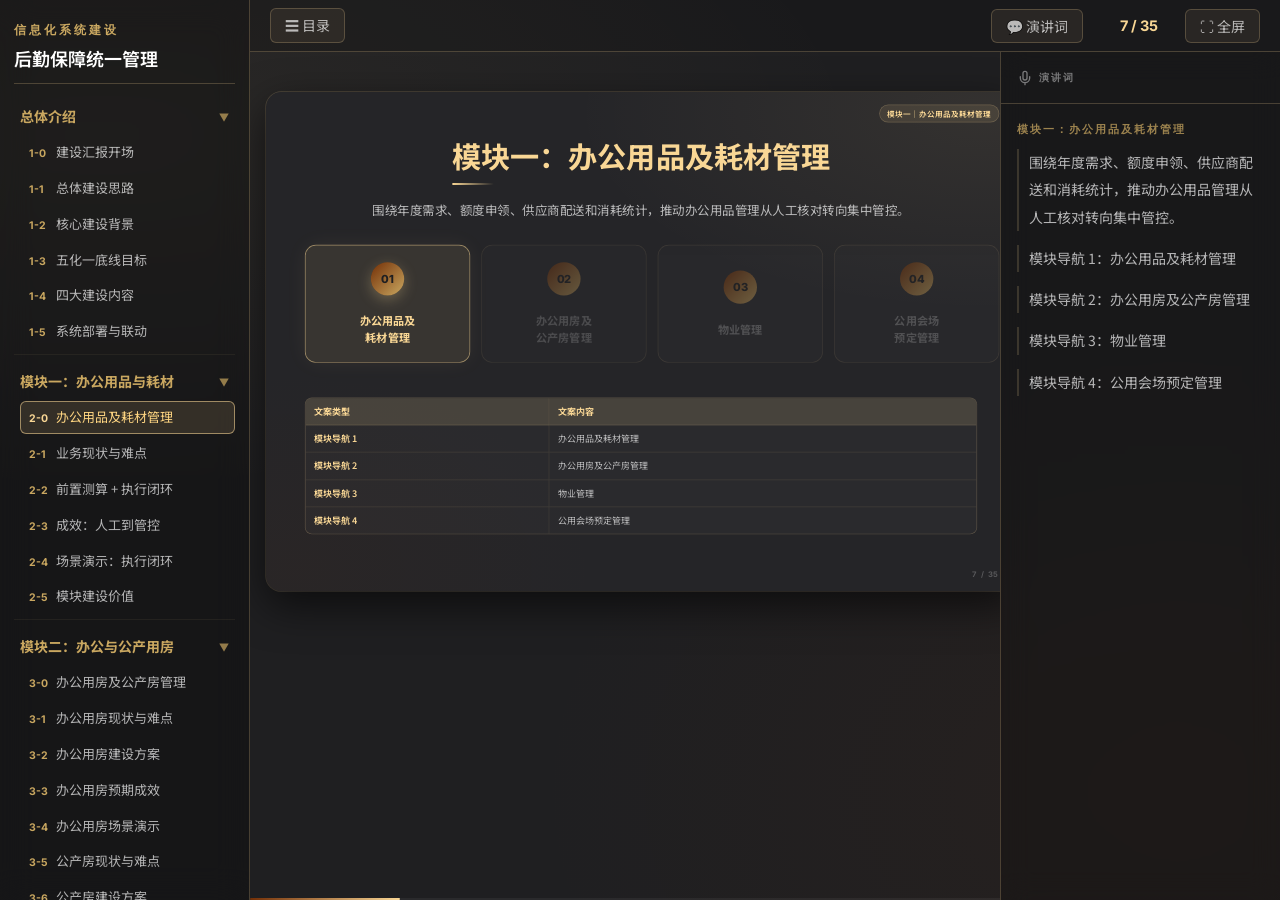
==== module1.html @ 34a1d8be "新提交" ====
<!DOCTYPE html>

<html lang="zh-CN">
<head>
<meta charset="utf-8"/>
<meta content="width=device-width, initial-scale=1.0" name="viewport"/>
<title>JB部机关室信息化系统建设汇报</title>
<meta content="JB部机关室信息化系统建设汇报，包含总体介绍、办公用品及耗材管理模块、以及办公用房及公产房管理模块。" name="description"/>
<link href="styles.css" rel="stylesheet"/>
</head>
<body>
<div class="app" id="app">
<!-- 全屏时左侧悬停触发区 -->
<div class="nav-trigger" id="navTrigger" title="悬停显示目录"></div>
<!-- ═══ 左侧导航栏 ═══ -->
<aside class="sidebar" id="sidebar">
<div class="brand">
<div class="eyebrow">信息化系统建设</div>
<h2>后勤保障统一管理</h2>
</div>
<nav class="toc" id="toc">
<!-- 组1：总体介绍 -->
<div class="toc-group">
<button class="toc-header" onclick="toggleTocGroup(this)">
<span>总体介绍</span>
<span class="toc-arrow">▼</span>
</button>
<div class="toc-list">
<button class="toc-item" data-page="index.html" data-slide="0"><span>1-0</span>建设汇报开场</button>
<button class="toc-item" data-page="index.html" data-slide="1"><span>1-1</span>总体建设思路</button>
<button class="toc-item" data-page="index.html" data-slide="2"><span>1-2</span>核心建设背景</button>
<button class="toc-item" data-page="index.html" data-slide="3"><span>1-3</span>五化一底线目标</button>
<button class="toc-item" data-page="index.html" data-slide="4"><span>1-4</span>四大建设内容</button>
<button class="toc-item" data-page="index.html" data-slide="5"><span>1-5</span>系统部署与联动</button>
</div>
</div>
<!-- 组2：模块一 -->
<div class="toc-group">
<button class="toc-header" onclick="toggleTocGroup(this)">
<span>模块一：办公用品与耗材</span>
<span class="toc-arrow">▼</span>
</button>
<div class="toc-list">
<button class="toc-item" data-page="module1.html" data-slide="0"><span>2-0</span>办公用品及耗材管理</button>
<button class="toc-item" data-page="module1.html" data-slide="1"><span>2-1</span>业务现状与难点</button>
<button class="toc-item" data-page="module1.html" data-slide="2"><span>2-2</span>前置测算 + 执行闭环</button>
<button class="toc-item" data-page="module1.html" data-slide="3"><span>2-3</span>成效：人工到管控</button>
<button class="toc-item" data-page="module1.html" data-slide="4"><span>2-4</span>场景演示：执行闭环</button>
<button class="toc-item" data-page="module1.html" data-slide="5"><span>2-5</span>模块建设价值</button>
</div>
</div>
<!-- 组3：模块二 -->
<div class="toc-group">
<button class="toc-header" onclick="toggleTocGroup(this)">
<span>模块二：办公与公产用房</span>
<span class="toc-arrow">▼</span>
</button>
<div class="toc-list">
<button class="toc-item" data-page="module2.html" data-slide="0"><span>3-0</span>办公用房及公产房管理</button>
<button class="toc-item" data-page="module2.html" data-slide="1"><span>3-1</span>办公用房现状与难点</button>
<button class="toc-item" data-page="module2.html" data-slide="2"><span>3-2</span>办公用房建设方案</button>
<button class="toc-item" data-page="module2.html" data-slide="3"><span>3-3</span>办公用房预期成效</button>
<button class="toc-item" data-page="module2.html" data-slide="4"><span>3-4</span>办公用房场景演示</button>
<button class="toc-item" data-page="module2.html" data-slide="5"><span>3-5</span>公产房现状与难点</button>
<button class="toc-item" data-page="module2.html" data-slide="6"><span>3-6</span>公产房建设方案</button>
<button class="toc-item" data-page="module2.html" data-slide="7"><span>3-7</span>公产房预期成效</button>
<button class="toc-item" data-page="module2.html" data-slide="8"><span>3-8</span>公产房场景演示</button>
<button class="toc-item" data-page="module2.html" data-slide="9"><span>3-9</span>模块建设价值</button>
</div>
</div>
<!-- 组4：模块三 -->
<div class="toc-group">
<button class="toc-header" onclick="toggleTocGroup(this)">
<span>模块三：物业管理</span>
<span class="toc-arrow">▼</span>
</button>
<div class="toc-list">
<button class="toc-item" data-page="module3.html" data-slide="0"><span>4-0</span>物业管理</button>
<button class="toc-item" data-page="module3.html" data-slide="1"><span>4-1</span>业务现状与难点</button>
<button class="toc-item" data-page="module3.html" data-slide="2"><span>4-2</span>建设方案</button>
<button class="toc-item" data-page="module3.html" data-slide="3"><span>4-3</span>预期成效</button>
<button class="toc-item" data-page="module3.html" data-slide="4"><span>4-4</span>场景演示：报修工单</button>
<button class="toc-item" data-page="module3.html" data-slide="5"><span>4-5</span>场景演示：日常巡检</button>
<button class="toc-item" data-page="module3.html" data-slide="6"><span>4-6</span>建设价值</button>
</div>
</div>
<!-- 组5：模块四 -->
<div class="toc-group">
<button class="toc-header" onclick="toggleTocGroup(this)">
<span>模块四：公用会场预定</span>
<span class="toc-arrow">▼</span>
</button>
<div class="toc-list">
<button class="toc-item" data-page="module4.html" data-slide="0"><span>5-0</span>会场预定管理</button>
<button class="toc-item" data-page="module4.html" data-slide="1"><span>5-1</span>业务现状与难点</button>
<button class="toc-item" data-page="module4.html" data-slide="2"><span>5-2</span>建设方案</button>
<button class="toc-item" data-page="module4.html" data-slide="3"><span>5-3</span>预期成效</button>
<button class="toc-item" data-page="module4.html" data-slide="4"><span>5-4</span>会议预定全生命周期</button>
<button class="toc-item" data-page="module4.html" data-slide="5"><span>5-5</span>建设价值</button>
</div>
</div>
</nav>
<div class="sidebar-footer">
      键盘 ← / → 翻页<br/>
      F 全屏  ·  Esc 退出<br/>
      侧边栏支持折叠/展开
    </div>
</aside>
<!-- ═══ 主区域 ═══ -->
<div class="main-wrapper">
<!-- 工具栏 -->
<div class="toolbar">
<button class="btn" id="toggleSidebarBtn" style="margin-right: auto;">☰ 目录</button>
<button class="btn" id="toggleNotesBtn" style="margin-right: 10px;">💬 演讲词</button>
<div class="counter" id="counter">1 / 22</div>
<button class="btn" id="fullBtn">⛶ 全屏</button>
</div>
<!-- 内容行：幻灯片舞台 + 演讲词面板 -->
<div class="content-area">
<!-- ─── 幻灯片舞台 ─── -->
<div class="stage" id="stage">
<button aria-label="上一页" class="edge-nav edge-prev" id="prevBtn">‹</button>
<button aria-label="下一页" class="edge-nav edge-next" id="nextBtn">›</button>
<!-- Slide 6: 模块一封面 (高亮高亮第一模块) -->
<div class="slide-container" data-slide="0">
<section class="slide long-scroll">
<div class="module-label">模块一｜办公用品及耗材管理</div>
<div class="slide-page-number">7 / 22</div>
<div style="display: flex; flex-direction: column; align-items: center; justify-content: center; height: 100%; text-align: center; padding: 20px 0;">
<h1 style="font-size: 42px; color: var(--gold); text-align: center; margin: 0 auto;">模块一：办公用品及耗材管理</h1>
<p class="subtitle" style="margin: 20px auto 36px; text-align: center; max-width: 840px;">围绕年度需求、额度申领、供应商配送和消耗统计，推动办公用品管理从人工核对转向集中管控。</p>
<div class="module-grid" style="grid-template-columns: repeat(4, 1fr); width: 100%; max-width: 1000px; margin: 0 auto; gap: 16px;">
<div class="module-card active" style="height: auto; aspect-ratio: 1.4/1;">
<div class="icon">01</div>
<div style="font-weight: 700; margin-top: 10px;">办公用品及<br/>耗材管理</div>
</div>
<div class="module-card" onclick="navigateTo('module2.html')" style="cursor: pointer; height: auto; aspect-ratio: 1.4/1; opacity: 0.4;">
<div class="icon">02</div>
<div style="font-weight: 700; margin-top: 10px;">办公用房及<br/>公产房管理</div>
</div>
<div class="module-card" onclick="navigateTo('module3.html')" style="cursor: pointer; height: auto; aspect-ratio: 1.4/1; opacity: 0.45; transition: opacity 0.2s;">
<div class="icon">03</div>
<div style="font-weight: 700; margin-top: 10px;">物业管理</div>
</div>
<div class="module-card" onclick="navigateTo('module4.html')" style="cursor: pointer; height: auto; aspect-ratio: 1.4/1; opacity: 0.45; transition: opacity 0.2s;">
<div class="icon">04</div>
<div style="font-weight: 700; margin-top: 10px;">公用会场<br/>预定管理</div>
</div>
</div>
</div>
<div class="slide-body"><div class="md-sync-body">
<section class="md-sync-section">
<table class="md-sync-table">
<thead><tr><th>文案类型</th><th>文案内容</th></tr></thead>
<tbody><tr><td>模块导航 1</td><td>办公用品及耗材管理</td></tr><tr><td>模块导航 2</td><td>办公用房及公产房管理</td></tr><tr><td>模块导航 3</td><td>物业管理</td></tr><tr><td>模块导航 4</td><td>公用会场预定管理</td></tr></tbody>
</table>
</section>
</div></div></section>
</div>
<!-- Slide 7: 2.1 业务现状与难点 -->
<div class="slide-container" data-slide="1">
<section class="slide long-scroll">
<div class="module-label">模块一｜办公用品及耗材管理</div>
<div class="slide-page-number">8 / 22</div>
<h1>2.1 业务现状：线下分散带来的管理难点</h1>
<p class="subtitle">解决办公用品及耗材管理中“需求不准、额度滞后、配送无痕、统计耗时”的问题。</p>
<div class="slide-body"><div class="md-sync-body">
<section class="md-sync-section">
<table class="md-sync-table">
<thead><tr><th>文案类型</th><th>文案内容</th></tr></thead>
<tbody><tr><td>痛点 1 标题</td><td>需求收集靠人工</td></tr><tr><td>痛点 1 内容</td><td>需求靠表格收集，各单位填报进度依赖人工催报。</td></tr><tr><td>痛点 2 标题</td><td>额度管控不前置</td></tr><tr><td>痛点 2 内容</td><td>申领过程难以及时掌握额度占用，报销时才发现无额度可报。</td></tr><tr><td>痛点 3 标题</td><td>配送签收靠线下</td></tr><tr><td>痛点 3 内容</td><td>配送签收和清单核对主要依赖线下确认，过程留痕不足。</td></tr><tr><td>痛点 4 标题</td><td>报销统计靠核对</td></tr><tr><td>痛点 4 内容</td><td>后续报销、统计、历史消耗需要人工反复核对。</td></tr><tr><td>页面总结</td><td>归根结底，问题不是没有流程，而是流程分散、数据分散、过程难追、统计靠人工。</td></tr></tbody>
</table>
</section>
</div></div>
</section>
</div>
<!-- Slide 8: 2.2 建设方案 -->
<div class="slide-container" data-slide="2">
<section class="slide long-scroll">
<div class="module-label">模块一｜办公用品及耗材管理</div>
<div class="slide-page-number">9 / 22</div>
<h1>2.2 建设方案：前置测算 + 执行闭环</h1>
<div class="slide-body"><div class="md-sync-body">
<section class="md-sync-section">
<table class="md-sync-table">
<thead><tr><th>文案类型</th><th>文案内容</th></tr></thead>
<tbody><tr><td>板块 1 标题</td><td>申领前形成“依据”闭环</td></tr><tr><td>板块 1 流程</td><td>近三年消耗分析 → 年度需求填报 → 采购目录发布 → 年度额度生成</td></tr><tr><td>板块 1 说明</td><td>基于各单位近三年历史消耗和年度均值辅助需求填报，形成后续目录、单价和年度额度依据。</td></tr><tr><td>板块 2 标题</td><td>申领后形成“执行”闭环</td></tr><tr><td>板块 2 流程</td><td>线上申领 → 额度校验 → 审批流转 → 供应商配送 → 清单统计</td></tr><tr><td>页面总结</td><td>前置测算解决“能不能申领”，执行闭环解决“怎么申领、谁审批、谁配送、怎么核对”。</td></tr><tr><td>系统联动说明</td><td>系统联动：与财务系统关联，提前冻结申报额度；锁总额，不锁每单。供应商侧仅展示配送必要信息，结果回传内网留痕。</td></tr></tbody>
</table>
</section>
</div></div>
</section>
</div>
<!-- Slide 9: 2.3 预期成效 -->
<div class="slide-container" data-slide="3">
<section class="slide long-scroll">
<div class="module-label">模块一｜办公用品及耗材管理</div>
<div class="slide-page-number">10 / 22</div>
<h1>2.3 预期成效：从人工核对到集中管控</h1>
<p class="subtitle">通过任务分发、额度校验、清单生成和统计沉淀，减少人工催报、反复核对和事后补账。</p>
<div class="slide-body"><div class="md-sync-body">
<section class="md-sync-section">
<h3 class="md-sync-heading">预期成效对比表</h3>
<table class="md-sync-table">
<thead><tr><th>指标</th><th>原有方式</th><th>系统建设后</th><th>预期变化</th></tr></thead>
<tbody><tr><td>需求催收</td><td>30 余个单位逐一催报</td><td>系统任务分发，填报进度可视</td><td>减少人工催报和汇总</td></tr><tr><td>报销频次</td><td>约 4 次 / 年</td><td>1—2 次 / 年</td><td>报销组织频次下降</td></tr><tr><td>核对周期</td><td>单次约半个月</td><td>1—2 天 / 次</td><td>核对周期明显缩短</td></tr><tr><td>发票清单</td><td>约 500 余张 / 季度</td><td>系统生成清单、配送单和消耗统计</td><td>减少人工整理和反复比对</td></tr></tbody>
</table>
</section>
<section class="md-sync-section">
<h3 class="md-sync-heading">预期成效对比表</h3>
<table class="md-sync-table">
<thead><tr><th>文案类型</th><th>文案内容</th></tr></thead>
<tbody><tr><td>页面总结</td><td>预期效果：减少人工催报、减少反复核对、减少纸质材料整理，提升额度管控和统计支撑能力。</td></tr></tbody>
</table>
</section>
</div></div>
</section>
</div>
<!-- Slide 10: 2.4 场景演示 -->
<div class="slide-container" data-slide="4">
<section class="slide long-scroll">
<div class="module-label">模块一｜办公用品及耗材管理</div>
<div class="slide-page-number">11 / 22</div>
<h1>2.4 场景演示：线上申领至消耗统计执行闭环</h1><p class="subtitle">基于年度需求测算、采购目录和年度额度，形成从线上申领、审批配送到清单核对和消耗统计的执行闭环。</p>
<div class="slide-body"><div class="md-sync-body">
<section class="md-sync-section">
<table class="md-sync-table">
<thead><tr><th>文案类型</th><th>文案内容</th></tr></thead>
<tbody><tr><td>场景说明</td><td>解决申领中“怎么领、能不能领、谁来批、谁配送、怎么统计”的问题。</td></tr><tr><td>页面流程</td><td>线上申领 → 审批流程 → 供应商配送 → 送达确认 → 清单打印 → 消耗统计</td></tr></tbody>
</table>
</section>
<section class="md-sync-section">
<h3 class="md-sync-heading">场景演示流程步骤表</h3>
<table class="md-sync-table">
<thead><tr><th>流程步骤</th><th>步骤名称</th><th>文案内容</th></tr></thead>
<tbody><tr><td>步骤 1</td><td>采购目录浏览</td><td>申领单位基于已发布且生效的采购目录查看可申领用品，按品目类别、用品名称、协议单价和供应商筛选所需办公用品及耗材。</td></tr><tr><td>步骤 2</td><td>我的申领车</td><td>经办人将所需用品加入申领车，系统自动计算申领数量、协议单价和申领金额，提交前可统一核对申领明细。</td></tr><tr><td>步骤 3</td><td>申领提交与额度校验</td><td>申领提交时，系统自动校验年度剩余额度和季度浮动阈值；年度剩余额度不足时阻断提交，超过季度浮动阈值时标记为超额度申领并进入升级审批。</td></tr><tr><td>步骤 4</td><td>单位审批</td><td>申领单提交后进入单位审批，单位负责人审核本单位申领内容。未触发超额度规则的申领，审批通过后进入供应商配送环节。</td></tr><tr><td>步骤 5</td><td>超额度审批</td><td>超过季度浮动阈值的申领，经单位审批通过后升级至警保部审批，由警保部结合额度执行情况和实际保障需要进行审核。</td></tr><tr><td>步骤 6</td><td>供应商配送单生成</td><td>申领审批通过后，系统按供应商自动拆分配送单，内网侧保留申领单位、用品明细和配送状态，供应商侧生成待接单任务。</td></tr><tr><td>步骤 7</td><td>供应商接单与配送</td><td>供应商在互联网侧移动端接收配送任务，仅查看配送品目、数量和必要配送信息，接单后反馈预计送达时间。</td></tr><tr><td>步骤 8</td><td>送达确认与状态回传</td><td>供应商完成配送后确认送达，配送状态回传至内网业务系统，申领单位和管理端可查看配送进度、送达结果和订单履约情况。</td></tr><tr><td>步骤 9</td><td>管理端追踪</td><td>管理端可对供应商配送进度、送达结果和订单履约情况进行追踪。</td></tr><tr><td>步骤 10</td><td>使用清单与配送单打印</td><td>系统根据申领和配送结果生成使用清单和配送单，支持预览打印，便于签收确认、归档核对、报销支撑和后续统计。</td></tr><tr><td>步骤 11</td><td>消耗统计与履历留痕</td><td>系统对申领数量、消耗金额、用品类别、单位使用情况、额度执行情况和配送履约情况进行统计分析，申领、审批、配送、送达等关键节点形成消息通知和操作履历。</td></tr><tr><td>步骤 12</td><td>申领与额度执行分析</td><td>警保部可跟踪各单位申领、消耗和额度执行情况。</td></tr><tr><td>步骤 13</td><td>历史资金使用分析</td><td>支持各单位近三年资金使用情况分析，为下一年度需求测算提供参考。</td></tr><tr><td>步骤 14</td><td>供应商履约跟踪</td><td>支持配送订单状态和供应商履约情况跟踪。</td></tr></tbody>
</table>
</section>
</div></div>
</section>
</div>
<!-- Slide 11: 2.5 建设价值 -->
<div class="slide-container" data-slide="5">
<section class="slide long-scroll">
<div class="module-label">模块一｜办公用品及耗材管理</div>
<div class="slide-page-number">12 / 12</div>
<h1>2.5 建设价值</h1>
<p class="subtitle">重点解决办公用品及耗材“物资供应保障”问题，推动管理方式从线下分散、人工核对和事后统计，转向线上流转、前置管控和数据支撑。</p>
<div class="slide-body"><div class="md-sync-body">
<section class="md-sync-section">
<table class="md-sync-table">
<thead><tr><th>文案类型</th><th>文案内容</th></tr></thead>
<tbody><tr><td>主文案</td><td>重点解决办公用品及耗材“物资供应保障”问题，推动管理方式从线下分散、人工核对和事后统计，转向线上流转、前置管控和数据支撑。</td></tr><tr><td>价值标签 1</td><td>需求有依据</td></tr><tr><td>价值标签 2</td><td>额度有管控</td></tr><tr><td>价值标签 3</td><td>配送有留痕</td></tr><tr><td>价值标签 4</td><td>统计可分析</td></tr></tbody>
</table>
</section>
<section class="md-sync-section">
<table class="md-sync-table">
<thead><tr><th>结构项</th><th>当前模块内容</th></tr></thead>
<tbody><tr><td>模块名称</td><td>办公用品及耗材管理</td></tr><tr><td>业务现状</td><td>需求收集靠人工、额度管控不前置、配送签收靠线下、报销统计靠核对</td></tr><tr><td>建设方案</td><td>前置测算 + 执行闭环</td></tr><tr><td>预期成效</td><td>从人工核对到集中管控</td></tr><tr><td>场景演示</td><td>线上申领至消耗统计执行闭环</td></tr><tr><td>建设价值</td><td>需求有依据、额度有管控、配送有留痕、统计可分析</td></tr></tbody>
</table>
</section>
</div></div>
</section>
</div>
<!-- ==================================================================
             【模块二：办公用房及公产房管理】 SLIDES (12-21)
             ================================================================== -->
</div><!-- /stage -->
<aside class="speaker-notes" id="speakerNotes">
<div class="notes-header">
<svg class="notes-header-svg" viewbox="0 0 24 24"><path d="M12 2a3 3 0 0 0-3 3v7a3 3 0 0 0 6 0V5a3 3 0 0 0-3-3z"></path><path d="M19 10v2a7 7 0 0 1-14 0v-2M12 19v3"></path></svg>
<span class="notes-header-title">演讲词</span>
</div>
<div class="notes-body" id="notesBody">
<!-- notes 6 -->
<div class="notes-content active" data-notes="0"><div class="notes-label">模块一：办公用品及耗材管理</div><p class="notes-para">围绕年度需求、额度申领、供应商配送和消耗统计，推动办公用品管理从人工核对转向集中管控。</p><p class="notes-para">模块导航 1：办公用品及耗材管理</p><p class="notes-para">模块导航 2：办公用房及公产房管理</p><p class="notes-para">模块导航 3：物业管理</p><p class="notes-para">模块导航 4：公用会场预定管理</p></div>
<!-- notes 7 -->
<div class="notes-content" data-notes="1"><div class="notes-label">2.1 业务现状：线下分散带来的管理难点</div><p class="notes-para">解决办公用品及耗材管理中“需求不准、额度滞后、配送无痕、统计耗时”的问题。</p><p class="notes-para">痛点 1 标题：需求收集靠人工</p><p class="notes-para">痛点 1 内容：需求靠表格收集，各单位填报进度依赖人工催报。</p><p class="notes-para">痛点 2 标题：额度管控不前置</p><p class="notes-para">痛点 2 内容：申领过程难以及时掌握额度占用，报销时才发现无额度可报。</p><p class="notes-para">痛点 3 标题：配送签收靠线下</p><p class="notes-para">痛点 3 内容：配送签收和清单核对主要依赖线下确认，过程留痕不足。</p><p class="notes-para">痛点 4 标题：报销统计靠核对</p><p class="notes-para">痛点 4 内容：后续报销、统计、历史消耗需要人工反复核对。</p><p class="notes-para">页面总结：归根结底，问题不是没有流程，而是流程分散、数据分散、过程难追、统计靠人工。</p></div>
<!-- notes 8 -->
<div class="notes-content" data-notes="2"><div class="notes-label">2.2 建设方案：前置测算 + 执行闭环</div><p class="notes-para">板块 1 标题：申领前形成“依据”闭环</p><p class="notes-para">板块 1 流程：近三年消耗分析 → 年度需求填报 → 采购目录发布 → 年度额度生成</p><p class="notes-para">板块 1 说明：基于各单位近三年历史消耗和年度均值辅助需求填报，形成后续目录、单价和年度额度依据。</p><p class="notes-para">板块 2 标题：申领后形成“执行”闭环</p><p class="notes-para">板块 2 流程：线上申领 → 额度校验 → 审批流转 → 供应商配送 → 清单统计</p><p class="notes-para">页面总结：前置测算解决“能不能申领”，执行闭环解决“怎么申领、谁审批、谁配送、怎么核对”。</p><p class="notes-para">系统联动说明：系统联动：与财务系统关联，提前冻结申报额度；锁总额，不锁每单。供应商侧仅展示配送必要信息，结果回传内网留痕。</p></div>
<!-- notes 9 -->
<div class="notes-content" data-notes="3"><div class="notes-label">2.3 预期成效：从人工核对到集中管控</div><p class="notes-para">通过任务分发、额度校验、清单生成和统计沉淀，减少人工催报、反复核对和事后补账。</p><p class="notes-para">指标：需求催收；原有方式：30 余个单位逐一催报；系统建设后：系统任务分发，填报进度可视；预期变化：减少人工催报和汇总</p><p class="notes-para">指标：报销频次；原有方式：约 4 次 / 年；系统建设后：1—2 次 / 年；预期变化：报销组织频次下降</p><p class="notes-para">指标：核对周期；原有方式：单次约半个月；系统建设后：1—2 天 / 次；预期变化：核对周期明显缩短</p><p class="notes-para">指标：发票清单；原有方式：约 500 余张 / 季度；系统建设后：系统生成清单、配送单和消耗统计；预期变化：减少人工整理和反复比对</p><p class="notes-para">页面总结：预期效果：减少人工催报、减少反复核对、减少纸质材料整理，提升额度管控和统计支撑能力。</p></div>
<!-- notes 10 -->
<div class="notes-content" data-notes="4"><div class="notes-label">2.4 场景演示：线上申领至消耗统计执行闭环</div><p class="notes-para">基于年度需求测算、采购目录和年度额度，形成从线上申领、审批配送到清单核对和消耗统计的执行闭环。</p><p class="notes-para">场景说明：解决申领中“怎么领、能不能领、谁来批、谁配送、怎么统计”的问题。</p><p class="notes-para">页面流程：线上申领 → 审批流程 → 供应商配送 → 送达确认 → 清单打印 → 消耗统计</p><p class="notes-para">步骤 1，采购目录浏览：申领单位基于已发布且生效的采购目录查看可申领用品，按品目类别、用品名称、协议单价和供应商筛选所需办公用品及耗材。</p><p class="notes-para">步骤 2，我的申领车：经办人将所需用品加入申领车，系统自动计算申领数量、协议单价和申领金额，提交前可统一核对申领明细。</p><p class="notes-para">步骤 3，申领提交与额度校验：申领提交时，系统自动校验年度剩余额度和季度浮动阈值；年度剩余额度不足时阻断提交，超过季度浮动阈值时标记为超额度申领并进入升级审批。</p><p class="notes-para">步骤 4，单位审批：申领单提交后进入单位审批，单位负责人审核本单位申领内容。未触发超额度规则的申领，审批通过后进入供应商配送环节。</p><p class="notes-para">步骤 5，超额度审批：超过季度浮动阈值的申领，经单位审批通过后升级至警保部审批，由警保部结合额度执行情况和实际保障需要进行审核。</p><p class="notes-para">步骤 6，供应商配送单生成：申领审批通过后，系统按供应商自动拆分配送单，内网侧保留申领单位、用品明细和配送状态，供应商侧生成待接单任务。</p><p class="notes-para">步骤 7，供应商接单与配送：供应商在互联网侧移动端接收配送任务，仅查看配送品目、数量和必要配送信息，接单后反馈预计送达时间。</p><p class="notes-para">步骤 8，送达确认与状态回传：供应商完成配送后确认送达，配送状态回传至内网业务系统，申领单位和管理端可查看配送进度、送达结果和订单履约情况。</p><p class="notes-para">步骤 9，管理端追踪：管理端可对供应商配送进度、送达结果和订单履约情况进行追踪。</p><p class="notes-para">步骤 10，使用清单与配送单打印：系统根据申领和配送结果生成使用清单和配送单，支持预览打印，便于签收确认、归档核对、报销支撑和后续统计。</p><p class="notes-para">步骤 11，消耗统计与履历留痕：系统对申领数量、消耗金额、用品类别、单位使用情况、额度执行情况和配送履约情况进行统计分析，申领、审批、配送、送达等关键节点形成消息通知和操作履历。</p><p class="notes-para">步骤 12，申领与额度执行分析：警保部可跟踪各单位申领、消耗和额度执行情况。</p><p class="notes-para">步骤 13，历史资金使用分析：支持各单位近三年资金使用情况分析，为下一年度需求测算提供参考。</p><p class="notes-para">步骤 14，供应商履约跟踪：支持配送订单状态和供应商履约情况跟踪。</p></div>
<!-- notes 11 -->
<div class="notes-content" data-notes="5"><div class="notes-label">2.5 建设价值</div><p class="notes-para">重点解决办公用品及耗材“物资供应保障”问题，推动管理方式从线下分散、人工核对和事后统计，转向线上流转、前置管控和数据支撑。</p><p class="notes-para">主文案：重点解决办公用品及耗材“物资供应保障”问题，推动管理方式从线下分散、人工核对和事后统计，转向线上流转、前置管控和数据支撑。</p><p class="notes-para">价值标签 1：需求有依据</p><p class="notes-para">价值标签 2：额度有管控</p><p class="notes-para">价值标签 3：配送有留痕</p><p class="notes-para">价值标签 4：统计可分析</p><p class="notes-para">结构项：模块名称；当前模块内容：办公用品及耗材管理</p><p class="notes-para">结构项：业务现状；当前模块内容：需求收集靠人工、额度管控不前置、配送签收靠线下、报销统计靠核对</p><p class="notes-para">结构项：建设方案；当前模块内容：前置测算 + 执行闭环</p><p class="notes-para">结构项：预期成效；当前模块内容：从人工核对到集中管控</p><p class="notes-para">结构项：场景演示；当前模块内容：线上申领至消耗统计执行闭环</p><p class="notes-para">结构项：建设价值；当前模块内容：需求有依据、额度有管控、配送有留痕、统计可分析</p></div>
</div><!-- /notes-body -->
</aside>

</div><!-- /content-area -->
</div><!-- /main-wrapper -->
<!-- 进度条 -->
<div class="progress">
<div class="progress-bar" id="progressBar"></div>
</div>
</div><!-- /app -->
<script>
(function () {
  'use strict';

  // 页面配置
  const PAGE_CONFIG = {
  "currentPage": "module1.html",
  "slideOffset": 6,
  "totalSlides": 35,
  "nextPage": "module2.html",
  "prevPage": "index.html"
};

  const slides    = Array.from(document.querySelectorAll('.slide-container'));
  const notesAll  = Array.from(document.querySelectorAll('.notes-content'));
  const counter   = document.getElementById('counter');
  const bar       = document.getElementById('progressBar');
  const tocItems  = Array.from(document.querySelectorAll('.toc-item'));
  const navTrigger = document.getElementById('navTrigger');
  const sidebar    = document.getElementById('sidebar');
  const stage      = document.getElementById('stage');
  let current = 0;
  const total = slides.length;
  const SLIDE_W = 1080;
  const SLIDE_H = 607.5;
  const MIN_WINDOW_SCALE = 0.95;
  const FULLSCREEN_STATE_KEY = 'reportFullscreenActive';

  /* ─── 手风琴折叠展开 ─── */
  window.toggleTocGroup = function(btn) {
    const list = btn.nextElementSibling;
    const arrow = btn.querySelector('.toc-arrow');
    const isCollapsed = list.classList.toggle('collapsed');
    arrow.textContent = isCollapsed ? '▶' : '▼';
  };

  function isFullscreenView() {
    return !!(document.fullscreenElement || document.body.classList.contains('fullscreen-active'));
  }

  function setFullscreenPreference(enabled) {
    sessionStorage.setItem(FULLSCREEN_STATE_KEY, enabled ? '1' : '0');
  }

  function navigateTo(url) {
    setFullscreenPreference(isFullscreenView());
    window.location.href = url;
  }

  function restoreFullscreenPreference() {
    if (sessionStorage.getItem(FULLSCREEN_STATE_KEY) === '1') {
      document.body.classList.add('fullscreen-active');
    }
  }

  /* ─── 全局等比缩放计算器（窗口与全屏统一） ─── */
  function resizeSlides() {
    const activeContainer = document.querySelector('.slide-container.active');
    if (!activeContainer) return;
    
    const slide = activeContainer.querySelector('.slide');
    if (!slide) return;
    
    const containerW = stage.clientWidth;
    const containerH = stage.clientHeight;
    
    const isLong = slide.classList.contains('long-scroll');
    if (isLong) {
      // 宽度等比缩放，高度自适应滚动
      const scale = containerW / SLIDE_W;
      
      slide.style.transform = 'none';
      slide.style.width = `${SLIDE_W}px`;
      slide.style.height = 'auto';
      const unscaledH = slide.scrollHeight;
      
      slide.style.transform = `scale(${scale})`;
      slide.style.transformOrigin = 'top left';
      
      activeContainer.style.width = `${SLIDE_W * scale}px`;
      activeContainer.style.height = `${unscaledH * scale}px`;
      activeContainer.style.aspectRatio = 'auto';
      activeContainer.style.margin = '20px auto';
    } else {
      // 16:9 标准尺寸缩放
      
      const isFs = isFullscreenView();
      let scale = containerW / SLIDE_W;
      if (isFs) {
        scale = Math.min(containerW / SLIDE_W, containerH / SLIDE_H);
      } else {
        // 默认窗口也按同一画布比例放大，窗口较矮时允许纵向滚动。
        scale = Math.min(containerW / SLIDE_W, Math.max(MIN_WINDOW_SCALE, containerH / 570));
      }
    
      
      slide.style.transform = `scale(${scale})`;
      slide.style.transformOrigin = 'top left';
      slide.style.width = `${SLIDE_W}px`;
      slide.style.height = `${SLIDE_H}px`;
      
      activeContainer.style.width = `${SLIDE_W * scale}px`;
      activeContainer.style.height = `${SLIDE_H * scale}px`;
      activeContainer.style.aspectRatio = 'auto';
      activeContainer.style.margin = 'auto';
    }
  }

  /* ─── 目录高亮逻辑 ─── */
  function highlightTOC(currentSlideIndex) {
    tocItems.forEach(item => {
      const itemPage = item.getAttribute('data-page') || 'index.html';
      const itemSlide = parseInt(item.getAttribute('data-slide'), 10);
      const isActive = (itemPage === PAGE_CONFIG.currentPage && itemSlide === currentSlideIndex);
      item.classList.toggle('active', isActive);
    });
  }

  /* ─── 切换幻灯片 ─── */
  function showSlide(index) {
    // 边界检测与跨页面跳转
    if (index >= total) {
      if (PAGE_CONFIG.nextPage) {
        navigateTo(`${PAGE_CONFIG.nextPage}#slide0`);
        return;
      }
      index = total - 1;
    }
    if (index < 0) {
      if (PAGE_CONFIG.prevPage) {
        navigateTo(`${PAGE_CONFIG.prevPage}#last`);
        return;
      }
      index = 0;
    }

    current = index;

    // 容器切换
    slides.forEach((s, i) => s.classList.toggle('active', i === current));

    // 计算当前页缩放
    resizeSlides();

    // 目录高亮
    highlightTOC(current);

    // 自动展开激活目录的手风琴
    const activeItem = document.querySelector(`.toc-item[data-page="${PAGE_CONFIG.currentPage}"][data-slide="${current}"]`);
    if (activeItem) {
      const parentList = activeItem.closest('.toc-list');
      if (parentList) {
        parentList.classList.remove('collapsed');
        const parentArrow = parentList.previousElementSibling.querySelector('.toc-arrow');
        if (parentArrow) parentArrow.textContent = '▼';
      }
    }

    // 演讲词切换
    notesAll.forEach((n, i) => n.classList.toggle('active', i === current));

    // 重置演讲词面板滚动
    const notesBody = document.getElementById('notesBody');
    if (notesBody) notesBody.scrollTop = 0;

    // 顶部计数器
    const absNum = current + 1 + PAGE_CONFIG.slideOffset;
    counter.textContent = `${absNum} / ${PAGE_CONFIG.totalSlides}`;

    // 幻灯片内页码
    const pageNumEl = slides[current].querySelector('.slide-page-number');
    if (pageNumEl) {
      pageNumEl.textContent = `${absNum} / ${PAGE_CONFIG.totalSlides}`;
    }

    // 进度条
    bar.style.width = `${(absNum / PAGE_CONFIG.totalSlides) * 100}%`;

    // 重置当前容器滚动位置
    slides[current].scrollTop = 0;
    stage.scrollTop = 0;
  }

  /* ─── 导航按钮 ─── */
  document.getElementById('prevBtn').addEventListener('click', () => showSlide(current - 1));
  document.getElementById('nextBtn').addEventListener('click', () => showSlide(current + 1));

  tocItems.forEach(item => {
    item.addEventListener('click', () => {
      const page = item.getAttribute('data-page');
      const slideIdx = parseInt(item.getAttribute('data-slide'), 10);
      if (page === PAGE_CONFIG.currentPage) {
        showSlide(slideIdx);
      } else {
        navigateTo(`${page}#slide${slideIdx}`);
      }
    });
  });

  /* ─── 全屏 ─── */
  document.getElementById('fullBtn').addEventListener('click', async () => {
    if (document.fullscreenElement || document.body.classList.contains('fullscreen-active')) {
      document.body.classList.remove('fullscreen-active');
      setFullscreenPreference(false);
      if (document.fullscreenElement) {
        await document.exitFullscreen();
      }
      resizeSlides();
    } else {
      await document.documentElement.requestFullscreen().catch(() => {
        document.body.classList.add('fullscreen-active');
        setFullscreenPreference(true);
        resizeSlides();
      });
    }
  });

  function syncFullscreen() {
    const isFs = !!document.fullscreenElement;
    document.body.classList.toggle('fullscreen-active', isFs);
    setFullscreenPreference(isFs);
    document.body.classList.remove('nav-open');
    resizeSlides();
  }
  document.addEventListener('fullscreenchange', syncFullscreen);

  /* ─── 全屏侧边栏悬停 ─── */
  if (navTrigger && sidebar) {
    navTrigger.addEventListener('mouseenter', () => {
      if (isFullscreenView()) {
        document.body.classList.add('nav-open');
      }
    });
    sidebar.addEventListener('mouseleave', () => {
      document.body.classList.remove('nav-open');
    });
  }

  /* ─── 监听重置 ─── */
  window.addEventListener('resize', resizeSlides);

  /* ─── 键盘快捷键 ─── */
  document.addEventListener('keydown', (e) => {
    const activeSlide = slides[current].querySelector('.slide');
    const isLong = activeSlide.classList.contains('long-scroll');

    // 场景演示页：上下键滚动内容
    if (isLong && (e.key === 'ArrowDown' || e.key === 'ArrowUp')) {
      stage.scrollBy({ top: e.key === 'ArrowDown' ? 200 : -200, behavior: 'smooth' });
      return;
    }

    if (e.key === 'ArrowRight' || e.key === 'PageDown') showSlide(current + 1);
    if (e.key === 'ArrowLeft'  || e.key === 'PageUp')   showSlide(current - 1);
    if (e.key.toLowerCase() === 'f') document.getElementById('fullBtn').click();
    if (e.key === 'Escape' && !document.fullscreenElement && document.body.classList.contains('fullscreen-active')) {
      document.body.classList.remove('fullscreen-active');
      setFullscreenPreference(false);
      resizeSlides();
    }
  });

  /* ─── 触摸滑动（移动端） ─── */
  let touchStartX = 0;
  stage.addEventListener('touchstart', e => { touchStartX = e.touches[0].clientX; }, { passive: true });
  stage.addEventListener('touchend', e => {
    const dx = e.changedTouches[0].clientX - touchStartX;
    if (Math.abs(dx) > 50) showSlide(dx < 0 ? current + 1 : current - 1);
  }, { passive: true });

  /* ─── 初始化与哈希路由 ─── */
  window.showSlide = showSlide;
  window.navigateTo = navigateTo;
  restoreFullscreenPreference();
  
  const initHash = window.location.hash;
  if (initHash === '#last') {
    showSlide(total - 1);
  } else if (initHash && initHash.startsWith('#slide')) {
    const slideIdx = parseInt(initHash.replace('#slide', ''), 10);
    showSlide(slideIdx);
  } else {
    showSlide(0);
  }
})();
</script>
</body>
</html>
---- styles.css ----
/* ============================================================
   机关大院汇报材料 — 独立主样式文件
   设计规范来源：Figma 设计稿（plzM1tHUwOOgLDe6NrBZGn）
   核心色：#1F1F21 背景 | #F9D795 金色 | #732F06 深橙
   ============================================================ */

/* ─── Google Fonts ─── */
@import url('https://fonts.googleapis.com/css2?family=Inter:wght@400;500;600;700;800&family=Noto+Sans+SC:wght@400;500;600;700&display=swap');

/* ─── 设计 Token（CSS 变量） ─── */
:root {
  /* 色彩 */
  --bg-deep:          #1F1F21;
  --bg-surface:       #252528;
  --bg-card:          #2C2C30;
  --bg-card-hover:    rgba(249,215,149,0.05);

  --gold:             #F9D795;
  --gold-bright:      #FED581;
  --gold-dim:         #C9A760;
  --gold-faint:       rgba(249,215,149,0.12);
  --gold-border:      rgba(249,215,149,0.22);
  --gold-border-strong: rgba(249,215,149,0.55);

  --accent:           #732F06;
  --accent-light:     #A04412;
  --red:              #FF6161;
  --red-bg:           rgba(255,97,97,0.12);

  --text-primary:     #FFFFFF;
  --text-secondary:   rgba(255,255,255,0.68);
  --text-muted:       rgba(255,255,255,0.42);
  --text-dim:         rgba(255,255,255,0.24);

  /* 尺寸 */
  --sidebar-w:        250px;
  --notes-w:          320px;
  --toolbar-h:        52px;
  --radius-xl:        22px;
  --radius-lg:        16px;
  --radius-md:        10px;
  --radius-sm:        6px;

  /* 阴影 */
  --shadow-card:      0 20px 60px rgba(0,0,0,0.60), 0 0 0 1px var(--gold-border);
  --shadow-glow:      0 0 48px rgba(249,215,149,0.06);
  --shadow-chip:      0 10px 28px rgba(115,47,6,0.40);

  /* 动画 */
  --ease:             cubic-bezier(0.25,0.46,0.45,0.94);
  --duration:         0.22s;
}

/* ─── 全局重置 ─── */
*, *::before, *::after {
  box-sizing: border-box;
  margin: 0;
  padding: 0;
}

html, body {
  height: 100%;
  overflow: hidden;
  font-size: 18px;
  font-family: 'Noto Sans SC', 'PingFang SC', 'Microsoft YaHei', sans-serif;
  background: var(--bg-deep);
  color: var(--text-primary);
  -webkit-font-smoothing: antialiased;
}

/* ─── App 外壳：弹性三栏布局 ─── */
.app {
  display: flex;
  height: 100vh;
  overflow: hidden;
  background:
    radial-gradient(ellipse 60% 40% at 8% 15%, rgba(249,215,149,0.055) 0%, transparent 100%),
    radial-gradient(ellipse 50% 50% at 92% 88%, rgba(115,47,6,0.09) 0%, transparent 100%),
    var(--bg-deep);
}

/* ─── 左侧导航栏 ─── */
.sidebar {
  width: var(--sidebar-w);
  flex-shrink: 0;
  height: 100%;
  overflow-y: auto;
  display: flex;
  flex-direction: column;
  gap: 14px;
  padding: 22px 14px;
  border-right: 1px solid var(--gold-border);
  background: rgba(0,0,0,0.28);
  backdrop-filter: blur(16px);
  scrollbar-width: thin;
  scrollbar-color: var(--gold-border) transparent;
}

.sidebar::-webkit-scrollbar { width: 3px; }
.sidebar::-webkit-scrollbar-thumb { background: var(--gold-border); border-radius: 3px; }

.brand {
  padding-bottom: 12px;
  border-bottom: 1px solid var(--gold-border);
}

.brand .eyebrow {
  font-family: 'Inter', sans-serif;
  font-size: 12px;
  font-weight: 600;
  letter-spacing: 3px;
  text-transform: uppercase;
  color: var(--gold-dim);
  margin-bottom: 6px;
}

.brand h2 {
  font-size: 18px;
  font-weight: 600;
  line-height: 1.45;
  color: var(--text-primary);
}

.toc {
  display: flex;
  flex-direction: column;
  gap: 8px;
  flex: 1;
}

/* 导航组（手风琴） */
.toc-group {
  display: flex;
  flex-direction: column;
  border-bottom: 1px solid rgba(249,215,149,0.06);
  padding-bottom: 6px;
}

.toc-group:last-child {
  border-bottom: none;
}

.toc-header {
  width: 100%;
  text-align: left;
  background: transparent;
  border: none;
  color: var(--gold-dim);
  font-size: 14px;
  font-weight: 700;
  padding: 8px 6px;
  cursor: pointer;
  display: flex;
  justify-content: space-between;
  align-items: center;
  border-radius: var(--radius-sm);
  transition: all var(--duration) var(--ease);
  font-family: 'Noto Sans SC', sans-serif;
}

.toc-header:hover {
  background: rgba(255, 255, 255, 0.04);
  color: var(--gold);
}

.toc-arrow {
  font-size: 10px;
  opacity: 0.7;
  transition: transform var(--duration) var(--ease);
}

.toc-list {
  display: flex;
  flex-direction: column;
  gap: 3px;
  padding-left: 6px;
  margin-top: 2px;
}

.toc-list.collapsed {
  display: none;
}

.toc-item {
  width: 100%;
  text-align: left;
  border: 1px solid transparent;
  background: transparent;
  color: var(--text-secondary);
  border-radius: var(--radius-sm);
  padding: 6px 8px;
  font-size: 13px;
  line-height: 1.45;
  cursor: pointer;
  transition: all var(--duration) var(--ease);
  font-family: 'Noto Sans SC', sans-serif;
}

.toc-item span {
  display: inline-block;
  font-family: 'Inter', sans-serif;
  font-size: 10.5px;
  font-weight: 700;
  color: var(--gold-dim);
  margin-right: 5px;
  min-width: 22px;
}

.toc-item:hover {
  background: var(--gold-faint);
  border-color: var(--gold-border);
  color: var(--text-primary);
}

.toc-item.active {
  background: rgba(249,215,149,0.12);
  border-color: var(--gold-border-strong);
  color: var(--gold-bright);
}

.toc-item.active span {
  color: var(--gold);
}

.sidebar-footer {
  font-size: 12px;
  color: var(--text-dim);
  line-height: 1.7;
  padding-top: 10px;
  border-top: 1px solid var(--gold-border);
}

/* ─── 主区域 ─── */
.main-wrapper {
  flex: 1;
  display: flex;
  flex-direction: column;
  overflow: hidden;
  min-width: 0;
}

/* ─── 工具栏 ─── */
.toolbar {
  height: var(--toolbar-h);
  flex-shrink: 0;
  display: flex;
  align-items: center;
  justify-content: flex-end;
  gap: 10px;
  padding: 0 20px;
  border-bottom: 1px solid var(--gold-border);
  background: rgba(0,0,0,0.18);
}

.counter {
  font-family: 'Inter', sans-serif;
  font-weight: 700;
  font-size: 14.5px;
  color: var(--gold);
  min-width: 72px;
  text-align: center;
}

.btn {
  border: 1px solid var(--gold-border);
  background: rgba(249,215,149,0.07);
  color: var(--text-secondary);
  border-radius: var(--radius-sm);
  padding: 6px 14px;
  cursor: pointer;
  font-size: 14px;
  font-family: 'Noto Sans SC', sans-serif;
  transition: all var(--duration) var(--ease);
}

.btn:hover {
  background: rgba(249,215,149,0.15);
  border-color: var(--gold-border-strong);
  color: var(--gold);
}

/* ─── 内容行 ─── */
.content-area {
  flex: 1;
  display: flex;
  overflow: hidden;
  min-height: 0;
}

/* ─── 幻灯片舞台 ─── */
.stage {
  flex: 1;
  overflow-y: auto;
  display: flex;
  flex-direction: column;
  align-items: center;
  padding: 20px 16px;
  position: relative;
  scrollbar-width: thin;
  scrollbar-color: var(--gold-border) transparent;
  min-width: 0;
}

.stage::-webkit-scrollbar { width: 4px; }
.stage::-webkit-scrollbar-thumb { background: var(--gold-border); border-radius: 4px; }

/* ─── 容器与幻灯片卡片 ─── */
.slide-container {
  display: none;
  width: min(100%, 1080px);
  aspect-ratio: 16 / 9;
  flex-shrink: 0;
  margin-top: auto;
  margin-bottom: auto;
}

.slide-container.active {
  display: block;
}

.slide-container:has(.long-scroll) {
  aspect-ratio: auto;
  min-height: calc(100vh - var(--toolbar-h) - 40px);
}

.slide {
  display: block;
  width: 100%;
  height: 100%;
  background: var(--bg-surface);
  border-radius: var(--radius-xl);
  box-shadow: var(--shadow-card);
  padding: 46px 56px;
  position: relative;
  overflow: hidden;
  box-sizing: border-box;
}

.slide.long-scroll {
  aspect-ratio: auto;
  height: auto;
  overflow-y: visible;
  padding-bottom: 56px;
}

@keyframes slideIn {
  from { opacity: 0; transform: translateY(8px) scale(0.995); }
  to   { opacity: 1; transform: none; }
}

.slide::before {
  content: "";
  position: absolute;
  inset: 0;
  background:
    radial-gradient(ellipse 55% 40% at 96% 4%, rgba(249,215,149,0.07) 0%, transparent 100%),
    radial-gradient(ellipse 40% 40% at 4% 96%, rgba(115,47,6,0.06) 0%, transparent 100%);
  pointer-events: none;
  z-index: 0;
}

.slide > * { position: relative; z-index: 1; }

/* ─── 幻灯片通用元素 ─── */
.module-label {
  position: absolute;
  right: 24px;
  top: 18px;
  height: 26px;
  display: inline-flex;
  align-items: center;
  padding: 0 11px;
  border-radius: 999px;
  background: rgba(249,215,149,0.10);
  border: 1px solid var(--gold-border);
  color: var(--gold);
  font-size: 11px;
  font-weight: 600;
  letter-spacing: 0.5px;
  z-index: 5;
  font-family: 'Noto Sans SC', sans-serif;
}

.slide-page-number {
  position: absolute;
  right: 24px;
  bottom: 18px;
  font-family: 'Inter', sans-serif;
  font-size: 11px;
  font-weight: 700;
  color: var(--text-dim);
  letter-spacing: 1.5px;
  z-index: 5;
}

/* ─── 幻灯片标题 ─── */
.slide h1 {
  font-size: 34px;
  font-weight: 700;
  color: var(--gold);
  line-height: 1.25;
  max-width: 860px;
  letter-spacing: -0.2px;
}

.slide h1::after {
  content: "";
  display: block;
  width: 60px;
  height: 3px;
  background: linear-gradient(90deg, var(--gold), transparent);
  border-radius: 3px;
  margin-top: 12px;
}

.subtitle {
  margin-top: 14px;
  font-size: 18px;
  line-height: 1.7;
  color: var(--text-secondary);
  max-width: 860px;
}

.slide-body {
  margin-top: 30px;
}

/* ─── 封面模块网格 ─── */
.module-grid {
  display: grid;
  grid-template-columns: repeat(4, 1fr);
  gap: 16px;
  margin-top: 36px;
}

.module-card {
  border: 1px solid var(--gold-border);
  border-radius: var(--radius-lg);
  background: rgba(255,255,255,0.03);
  display: flex;
  flex-direction: column;
  align-items: center;
  justify-content: center;
  gap: 14px;
  padding: 24px 14px;
  font-size: 16px;
  font-weight: 600;
  text-align: center;
  color: var(--text-muted);
  transition: all var(--duration) var(--ease);
  aspect-ratio: 1.3 / 1;
}

.module-card.active {
  background: rgba(249,215,149,0.09);
  border-color: var(--gold-border-strong);
  color: var(--gold);
  box-shadow: 0 0 30px rgba(249,215,149,0.06);
}

.icon {
  width: 48px;
  height: 48px;
  border-radius: 50%;
  background: linear-gradient(135deg, var(--accent), var(--gold-dim));
  display: grid;
  place-items: center;
  font-family: 'Inter', sans-serif;
  font-size: 16px;
  font-weight: 800;
  color: var(--bg-deep);
  flex-shrink: 0;
}

.module-card.active .icon {
  box-shadow: 0 6px 20px rgba(249,215,149,0.28);
}

/* ─── 业务现状痛点网格 ─── */
.pain-grid {
  display: grid;
  grid-template-columns: repeat(4, 1fr);
  gap: 14px;
}

.pain-card {
  padding: 22px 18px;
  border-radius: var(--radius-lg);
  border: 1px solid var(--gold-border);
  background: rgba(255,255,255,0.03);
  transition: all var(--duration) var(--ease);
}

.pain-card:hover {
  border-color: var(--gold-border-strong);
  background: var(--bg-card-hover);
  transform: translateY(-2px);
}

.pain-card h3 {
  font-size: 18px;
  font-weight: 700;
  color: var(--gold);
  margin-bottom: 10px;
}

.pain-card p {
  font-size: 14px;
  line-height: 1.75;
  color: var(--text-secondary);
}

/* ─── 汇总框 / 备注框 ─── */
.summary-box {
  margin-top: 22px;
  border-radius: var(--radius-md);
  padding: 15px 22px;
  background: rgba(249,215,149,0.07);
  border: 1px solid var(--gold-border);
  font-size: 15px;
  line-height: 1.7;
  color: var(--gold-bright);
  text-align: center;
}

.note-box {
  margin-top: 14px;
  border-radius: var(--radius-md);
  padding: 14px 20px;
  background: rgba(255,255,255,0.03);
  border: 1px solid var(--gold-border);
  font-size: 14px;
  line-height: 1.75;
  color: var(--text-secondary);
  text-align: left;
}

.note-box b { color: var(--gold); }

/* ─── 建设方案两栏 ─── */
.two-column {
  display: grid;
  grid-template-columns: 1fr 1fr;
  gap: 20px;
}

.solution-card {
  border-radius: var(--radius-lg);
  background: rgba(255,255,255,0.03);
  border: 1px solid var(--gold-border);
  padding: 24px 22px;
}

.solution-card h3 {
  font-size: 18px;
  font-weight: 700;
  color: var(--gold);
  margin-bottom: 12px;
}

.flow-text {
  font-size: 14px;
  font-weight: 700;
  color: var(--text-primary);
  line-height: 1.65;
  margin-bottom: 12px;
  padding: 9px 13px;
  background: rgba(249,215,149,0.07);
  border-radius: var(--radius-sm);
  border-left: 3px solid var(--gold);
}

.solution-card p {
  font-size: 14px;
  color: var(--text-secondary);
  line-height: 1.8;
}

/* ─── 预期成效表格 ─── */
.effect-table {
  width: 100%;
  border-collapse: separate;
  border-spacing: 0;
  border-radius: var(--radius-lg);
  overflow: hidden;
  border: 1px solid var(--gold-border);
}

.effect-table th {
  background: rgba(249,215,149,0.10);
  color: var(--gold);
  font-weight: 700;
  font-size: 15px;
  padding: 12px 15px;
  text-align: left;
  border-bottom: 1px solid var(--gold-border);
}

.effect-table td {
  font-size: 14px;
  padding: 11px 15px;
  color: var(--text-secondary);
  line-height: 1.55;
  border-bottom: 1px solid rgba(249,215,149,0.08);
}

.effect-table tr:last-child td { border-bottom: none; }

.effect-table td:first-child {
  font-weight: 700;
  color: var(--gold-dim);
}

.effect-table th:not(:last-child),
.effect-table td:not(:last-child) {
  border-right: 1px solid rgba(249,215,149,0.08);
}

.effect-table tbody tr { background: rgba(255,255,255,0.02); transition: background 0.15s; }
.effect-table tbody tr:hover { background: rgba(249,215,149,0.04); }

/* ─── 建设价值 ─── */
.value-grid {
  display: flex;
  justify-content: center;
  gap: 18px;
  margin-top: 56px;
  flex-wrap: wrap;
}

.value-chip {
  padding: 18px 34px;
  border-radius: 999px;
  background: linear-gradient(135deg, var(--accent) 0%, var(--gold-dim) 100%);
  color: var(--text-primary);
  font-size: 20px;
  font-weight: 700;
  box-shadow: var(--shadow-chip), 0 0 0 1px rgba(249,215,149,0.18);
  transition: all var(--duration) var(--ease);
  cursor: default;
}

.value-chip:hover {
  transform: translateY(-3px);
  box-shadow: 0 16px 40px rgba(115,47,6,0.50), 0 0 0 1px rgba(249,215,149,0.35);
}

/* ─── 场景演示 ─── */
.figma-scene {
  display: flex;
  flex-direction: column;
  gap: 32px;
  padding-bottom: 20px;
}

.scene-intro p {
  font-size: 18px;
  line-height: 1.85;
  color: var(--text-secondary);
}

.red-callout {
  margin-top: 14px;
  display: inline-block;
  padding: 9px 18px;
  border-left: 4px solid var(--red);
  background: var(--red-bg);
  color: rgba(255,255,255,0.82);
  font-size: 15px;
  line-height: 1.65;
  border-radius: 0 var(--radius-sm) var(--radius-sm) 0;
}

.figma-stage-card {
  background: rgba(255,255,255,0.025);
  border: 1px solid var(--gold-border);
  border-radius: var(--radius-xl);
  padding: 24px 32px 32px;
  display: flex;
  flex-direction: column;
  gap: 24px;
}

.figma-flow-tabs {
  display: flex;
  align-items: center;
  justify-content: center;
  flex-wrap: wrap;
  gap: 8px;
}

.flow-pill {
  border: 1.5px solid rgba(249,215,149,0.28);
  background: rgba(249,215,149,0.07);
  color: var(--text-muted);
  border-radius: 999px;
  padding: 5px 16px;
  font-size: 13px;
  font-weight: 600;
  transition: all var(--duration) var(--ease);
}

.flow-pill.active {
  background: linear-gradient(135deg, var(--accent), var(--gold-dim));
  color: var(--text-primary);
  border-color: transparent;
  box-shadow: 0 4px 14px rgba(115,47,6,0.40);
}

.flow-arrow {
  color: var(--gold);
  font-size: 14px;
  opacity: 0.5;
}

.scene-block {
  display: flex;
  flex-direction: column;
  gap: 14px;
}

.scene-line {
  font-size: 15px;
  line-height: 1.80;
  color: var(--text-secondary);
}

.scene-line b { color: var(--gold); }

/* ─── 图片占位框 ─── */
.img-placeholder {
  width: 100%;
  min-height: 180px;
  border: 1.5px dashed rgba(249,215,149,0.22);
  border-radius: var(--radius-md);
  background: rgba(255,255,255,0.02);
  display: flex;
  flex-direction: column;
  align-items: center;
  justify-content: center;
  gap: 8px;
  padding: 28px 20px;
  position: relative;
  overflow: hidden;
  transition: border-color var(--duration);
}

.img-placeholder:hover {
  border-color: rgba(249,215,149,0.40);
  background: rgba(249,215,149,0.02);
}

.img-placeholder::before {
  content: "";
  position: absolute;
  inset: 0;
  background: repeating-linear-gradient(
    -45deg,
    rgba(249,215,149,0.018) 0,
    rgba(249,215,149,0.018) 1px,
    transparent 1px,
    transparent 12px
  );
  pointer-events: none;
}

.img-placeholder-tag {
  position: absolute;
  top: 8px;
  left: 8px;
  z-index: 2;
  padding: 3px 9px;
  border-radius: 999px;
  background: rgba(31,31,33,0.90);
  border: 1px solid var(--gold-border);
  color: var(--gold);
  font-size: 10px;
  font-weight: 700;
  font-family: 'Inter', monospace;
  backdrop-filter: blur(8px);
}

.img-placeholder-icon {
  display: flex;
  align-items: center;
  justify-content: center;
  opacity: 0.4;
  position: relative;
  z-index: 1;
}

.img-placeholder-path {
  font-size: 11px;
  color: var(--text-dim);
  font-family: 'Inter', monospace;
  text-align: center;
  position: relative;
  z-index: 1;
  max-width: 280px;
  word-break: break-all;
  line-height: 1.5;
}

.img-placeholder-hint {
  font-size: 10px;
  color: rgba(255,255,255,0.18);
  position: relative;
  z-index: 1;
  font-family: 'Inter', sans-serif;
}

.shot-card { position: relative; }

.mobile-shot-grid {
  display: grid;
  grid-template-columns: repeat(3, 1fr);
  gap: 16px;
  align-items: start;
}

.shot-card.mobile .img-placeholder { min-height: 280px; }

/* ─── SVG 图标通用样式 ─── */
.brief-icon-svg {
  width: 20px;
  height: 20px;
  stroke: var(--gold);
  fill: none;
  stroke-width: 2;
  stroke-linecap: round;
  stroke-linejoin: round;
  vertical-align: middle;
  margin-right: 8px;
}
.baseline-icon-svg {
  width: 18px;
  height: 18px;
  stroke: #ff9999;
  fill: none;
  stroke-width: 2;
  stroke-linecap: round;
  stroke-linejoin: round;
  margin-right: 6px;
}
.deploy-icon-svg {
  width: 20px;
  height: 20px;
  stroke: var(--bg-deep);
  fill: none;
  stroke-width: 2;
  stroke-linecap: round;
  stroke-linejoin: round;
}
.img-placeholder-svg {
  width: 32px;
  height: 32px;
  stroke: var(--gold-border-strong);
  fill: none;
  stroke-width: 1.5;
  stroke-linecap: round;
  stroke-linejoin: round;
  opacity: 0.35;
}
.notes-header-svg {
  width: 16px;
  height: 16px;
  stroke: var(--text-muted);
  fill: none;
  stroke-width: 2;
  stroke-linecap: round;
  stroke-linejoin: round;
  margin-right: 6px;
}

/* ─── 左右箭头导航 ─── */
.edge-nav {
  position: absolute;
  top: 50%;
  transform: translateY(-50%);
  z-index: 30;
  width: 44px;
  height: 100px;
  border: none;
  border-radius: 999px;
  color: rgba(255,255,255,0.6);
  background: rgba(0,0,0,0.22);
  font-size: 44px;
  line-height: 1;
  cursor: pointer;
  opacity: 0;
  transition: opacity 0.2s, background 0.2s, transform 0.2s;
  display: flex;
  align-items: center;
  justify-content: center;
  user-select: none;
}

.edge-prev { left: 10px; }
.edge-next { right: 10px; }

.stage:hover .edge-nav { opacity: 0.38; }
.edge-nav:hover { opacity: 0.85 !important; background: rgba(115,47,6,0.50); transform: translateY(-50%) scale(1.06); }
.edge-nav:active { transform: translateY(-50%) scale(0.96); }

/* ─── 进度条 ─── */
.progress {
  position: fixed;
  bottom: 0;
  left: var(--sidebar-w);
  right: var(--notes-w);
  height: 2px;
  background: rgba(255,255,255,0.05);
  z-index: 80;
}

.progress-bar {
  height: 100%;
  background: linear-gradient(90deg, var(--accent), var(--gold));
  transition: width 0.25s var(--ease);
  border-radius: 2px;
}

/* ─── 演讲词面板 ─── */
.speaker-notes {
  width: var(--notes-w);
  flex-shrink: 0;
  height: 100%;
  display: flex;
  flex-direction: column;
  border-left: 1px solid var(--gold-border);
  background: rgba(0,0,0,0.22);
  backdrop-filter: blur(14px);
}

.notes-header {
  height: var(--toolbar-h);
  flex-shrink: 0;
  display: flex;
  align-items: center;
  padding: 0 16px;
  border-bottom: 1px solid var(--gold-border);
}

.notes-header-title {
  font-family: 'Inter', sans-serif;
  font-size: 10px;
  font-weight: 700;
  color: var(--text-muted);
  letter-spacing: 2px;
  text-transform: uppercase;
}

.notes-body {
  flex: 1;
  overflow-y: auto;
  padding: 18px 16px 24px;
  scrollbar-width: thin;
  scrollbar-color: var(--gold-border) transparent;
}

.notes-body::-webkit-scrollbar { width: 3px; }
.notes-body::-webkit-scrollbar-thumb { background: var(--gold-border); border-radius: 3px; }

.notes-content { display: none; }
.notes-content.active { display: block; }

.notes-para {
  font-size: 14px;
  line-height: 1.95;
  color: var(--text-secondary);
  margin-bottom: 14px;
  padding-left: 10px;
  border-left: 2px solid rgba(249,215,149,0.16);
}

.notes-para:last-child { margin-bottom: 0; }

.notes-label {
  font-family: 'Inter', sans-serif;
  font-size: 11px;
  font-weight: 700;
  color: var(--gold-dim);
  letter-spacing: 2px;
  text-transform: uppercase;
  margin-bottom: 12px;
  opacity: 0.75;
}

/* ─── 总体介绍页面特殊组件样式 ─── */
.brief-grid {
  display: grid;
  grid-template-columns: repeat(4, 1fr);
  gap: 16px;
  margin-top: 8px;
}
.brief-card {
  border-radius: var(--radius-lg);
  border: 1px solid var(--gold-border);
  background: rgba(255,255,255,0.03);
  padding: 22px 18px;
  display: flex;
  flex-direction: column;
  gap: 10px;
  transition: all var(--duration) var(--ease);
}
.brief-card:hover {
  border-color: var(--gold-border-strong);
  background: var(--bg-card-hover);
  transform: translateY(-2px);
}
.brief-card-label {
  font-size: 18px;
  font-weight: 700;
  color: var(--gold);
  display: flex;
  align-items: center;
}
.brief-card-desc {
  font-size: 14px;
  line-height: 1.75;
  color: var(--text-secondary);
}

.pain5-grid {
  display: grid;
  grid-template-columns: repeat(5, 1fr);
  gap: 12px;
}
.pain5-card {
  border-radius: var(--radius-lg);
  border: 1px solid var(--gold-border);
  background: rgba(255,255,255,0.03);
  padding: 18px 14px;
  transition: all var(--duration) var(--ease);
}
.pain5-card:hover {
  border-color: var(--gold-border-strong);
  background: var(--bg-card-hover);
}
.pain5-card h3 {
  font-size: 16px;
  font-weight: 700;
  color: var(--gold);
  margin-bottom: 8px;
}
.pain5-card p {
  font-size: 13px;
  line-height: 1.75;
  color: var(--text-secondary);
}

.goal-list {
  display: flex;
  flex-direction: column;
  gap: 8px;
  margin-top: 4px;
}
.goal-item {
  display: flex;
  align-items: flex-start;
  gap: 14px;
  padding: 12px 16px;
  border-radius: var(--radius-md);
  border: 1px solid var(--gold-border);
  background: rgba(255,255,255,0.03);
  transition: all var(--duration) var(--ease);
}
.goal-item:hover {
  border-color: var(--gold-border-strong);
  background: var(--bg-card-hover);
}
.goal-index {
  font-family: 'Inter', sans-serif;
  font-size: 11px;
  font-weight: 800;
  color: var(--bg-deep);
  background: linear-gradient(135deg, var(--accent), var(--gold-dim));
  width: 22px;
  height: 22px;
  border-radius: 50%;
  display: flex;
  align-items: center;
  justify-content: center;
  flex-shrink: 0;
  margin-top: 1px;
}
.goal-content { flex: 1; }
.goal-title {
  font-size: 16px;
  font-weight: 700;
  color: var(--gold);
  margin-bottom: 3px;
}
.goal-desc {
  font-size: 13.5px;
  color: var(--text-secondary);
  line-height: 1.65;
}
.goal-item.baseline {
  border-color: rgba(255,97,97,0.30);
  background: rgba(255,97,97,0.05);
}
.goal-item.baseline .goal-index {
  background: #c0392b;
  color: var(--text-primary);
  display: flex;
  align-items: center;
  justify-content: center;
}
.goal-item.baseline .goal-title { color: #ff9999; }

.module4-grid {
  display: grid;
  grid-template-columns: repeat(2, 1fr);
  gap: 16px;
}
.module4-card {
  border-radius: var(--radius-lg);
  border: 1px solid var(--gold-border);
  background: rgba(255,255,255,0.03);
  padding: 20px 20px;
  display: flex;
  gap: 16px;
  transition: all var(--duration) var(--ease);
}
.module4-card:hover {
  border-color: var(--gold-border-strong);
  background: var(--bg-card-hover);
}
.module4-num {
  font-family: 'Inter', sans-serif;
  font-size: 14px;
  font-weight: 800;
  color: var(--bg-deep);
  background: linear-gradient(135deg, var(--accent), var(--gold-dim));
  width: 36px;
  height: 36px;
  border-radius: 50%;
  display: flex;
  align-items: center;
  justify-content: center;
  flex-shrink: 0;
}
.module4-body { flex: 1; }
.module4-title {
  font-size: 18px;
  font-weight: 700;
  color: var(--gold);
  margin-bottom: 6px;
}
.module4-desc {
  font-size: 14px;
  color: var(--text-secondary);
  line-height: 1.7;
}

.deploy-grid {
  display: grid;
  grid-template-columns: 1fr 1fr;
  gap: 20px;
}
.deploy-card {
  border-radius: var(--radius-lg);
  border: 1px solid var(--gold-border);
  background: rgba(255,255,255,0.03);
  padding: 24px 22px;
  display: flex;
  flex-direction: column;
  gap: 14px;
}
.deploy-card-header {
  display: flex;
  align-items: center;
  gap: 10px;
  padding-bottom: 12px;
  border-bottom: 1px solid var(--gold-border);
}
.deploy-icon {
  width: 36px;
  height: 36px;
  border-radius: var(--radius-sm);
  background: linear-gradient(135deg, var(--accent), var(--gold-dim));
  display: flex;
  align-items: center;
  justify-content: center;
  flex-shrink: 0;
}
.deploy-card-title {
  font-size: 18px;
  font-weight: 700;
  color: var(--gold);
}
.deploy-card-sub {
  font-size: 13px;
  color: var(--text-muted);
  margin-top: 2px;
}
.deploy-tags {
  display: flex;
  flex-wrap: wrap;
  gap: 8px;
}
.deploy-tag {
  padding: 5px 12px;
  border-radius: 999px;
  border: 1px solid var(--gold-border);
  background: rgba(249,215,149,0.07);
  font-size: 13px;
  color: var(--text-secondary);
}
.deploy-desc {
  font-size: 14px;
  color: var(--text-secondary);
  line-height: 1.75;
}

/* ─── 全屏触发区 ─── */
.nav-trigger { display: none; }

/* ─── 全屏模式 ─── */
:fullscreen .sidebar,
.fullscreen-active .sidebar {
  position: fixed;
  left: 0;
  top: 0;
  bottom: 0;
  width: var(--sidebar-w);
  height: 100vh;
  z-index: 50;
  transform: translateX(calc(var(--sidebar-w) * -1 + 16px));
  opacity: 0.20;
  transition: transform 0.24s var(--ease), opacity 0.24s var(--ease);
}

:fullscreen .sidebar:hover,
.fullscreen-active .sidebar:hover,
.fullscreen-active.nav-open .sidebar {
  transform: translateX(0);
  opacity: 1;
}

:fullscreen .nav-trigger,
.fullscreen-active .nav-trigger {
  display: block;
  position: fixed;
  left: 0;
  top: 0;
  bottom: 0;
  width: 16px;
  z-index: 60;
  cursor: pointer;
  background: linear-gradient(90deg, rgba(249,215,149,0.28), transparent);
}

:fullscreen .toolbar,
.fullscreen-active .toolbar {
  display: none !important;
}

:fullscreen .speaker-notes,
.fullscreen-active .speaker-notes {
  display: none;
}

:fullscreen .stage,
.fullscreen-active .stage {
  position: fixed;
  inset: 0;
  width: 100vw;
  height: 100vh;
  padding: 0;
  z-index: 10;
  overflow-y: auto;
  display: flex;
  flex-direction: column;
  align-items: center;
  justify-content: flex-start;
}

:fullscreen .slide-container,
.fullscreen-active .slide-container {
  aspect-ratio: auto !important;
}

:fullscreen .slide,
.fullscreen-active .slide {
  max-width: none !important;
  border-radius: 0 !important;
  box-shadow: none !important;
  border: none !important;
  flex-shrink: 0;
}

:fullscreen .progress,
.fullscreen-active .progress {
  left: 0;
  right: 0;
  z-index: 200;
}

:fullscreen .edge-nav,
.fullscreen-active .edge-nav { opacity: 0; }

:fullscreen .stage:hover .edge-nav,
.fullscreen-active .stage:hover .edge-nav { opacity: 0.22; }

:fullscreen .edge-prev,
.fullscreen-active .edge-prev { left: 20px; }

:fullscreen .edge-next,
.fullscreen-active .edge-next { right: 20px; }

/* ─── 响应式适配 ─── */
@media (max-width: 1280px) {
  :root { --notes-w: 280px; }
}

@media (max-width: 1024px) {
  :root { --sidebar-w: 220px; --notes-w: 260px; }
}

@media (max-width: 800px) {
  .app { flex-direction: column; }
  .sidebar { display: none; }
  .content-area { flex-direction: column; }
  .speaker-notes {
    width: 100%;
    height: 200px;
    border-left: none;
    border-top: 1px solid var(--gold-border);
  }
  .progress { left: 0; right: 0; }
  .module-grid, .pain-grid { grid-template-columns: 1fr 1fr; }
  .two-column { grid-template-columns: 1fr; }
  .mobile-shot-grid { grid-template-columns: 1fr; }
}

/* ─── 打印 ─── */
@media print {
  html, body { overflow: visible; height: auto; background: #fff; }
  .app { display: block; }
  .sidebar, .toolbar, .progress, .speaker-notes, .edge-nav { display: none !important; }
  .main-wrapper { display: block; }
  .content-area { display: block; }
  .stage { display: block; overflow: visible; padding: 0; }
  .slide {
    display: block !important;
    width: 100% !important;
    height: auto !important;
    aspect-ratio: auto !important;
    page-break-after: always;
    box-shadow: none;
    border-radius: 0;
    background: #fff;
    color: #000;
    border: 1px solid #ddd;
  }
}

/* ─── 五化横排排版样式 ─── */
.five-hua-grid {
  display: grid;
  grid-template-columns: repeat(5, 1fr);
  gap: 16px;
  margin-top: 18px;
}
.five-hua-card {
  text-align: center;
  padding: 16px 8px;
  background: rgba(255,255,255,0.015);
  border: 1px solid rgba(249,215,149,0.05);
  border-radius: var(--radius-lg);
  transition: all var(--duration) var(--ease);
}
.five-hua-card:hover {
  background: var(--bg-card-hover);
  border-color: var(--gold-border);
}
.hua-circle-icon {
  width: 72px;
  height: 72px;
  border-radius: 50%;
  background: #F9D795;
  display: flex;
  align-items: center;
  justify-content: center;
  margin: 0 auto 14px;
  box-shadow: 0 8px 24px rgba(249,215,149,0.12);
  transition: transform var(--duration) var(--ease);
}
.five-hua-card:hover .hua-circle-icon {
  transform: translateY(-2px) scale(1.03);
}
.five-hua-title {
  font-size: 16px;
  font-weight: 700;
  color: var(--text-primary);
  margin-bottom: 8px;
  letter-spacing: 0.5px;
}
.five-hua-desc {
  font-size: 13px;
  line-height: 1.65;
  color: var(--text-secondary);
  text-align: left;
}

/* ─── 一底线横幅 ─── */
.baseline-banner {
  display: flex;
  align-items: center;
  gap: 12px;
  margin-top: 20px;
  padding: 14px 24px;
  background: linear-gradient(90deg, rgba(220,38,38,0.12) 0%, rgba(220,38,38,0.04) 100%);
  border: 1px solid rgba(220,38,38,0.35);
  border-left: 4px solid #dc2626;
  border-radius: var(--radius-md);
  color: #f87171;
}
.baseline-banner svg {
  flex-shrink: 0;
  stroke: #f87171;
}
.baseline-banner-label {
  font-size: 15px;
  font-weight: 700;
  color: #f87171;
  white-space: nowrap;
  letter-spacing: 0.5px;
}
.baseline-banner-desc {
  font-size: 13px;
  color: rgba(248,113,113,0.8);
  line-height: 1.5;
}




/* ─── 侧边栏和演讲词隐藏状态 ─── */
.sidebar-hidden .sidebar {
  display: none !important;
}
.notes-hidden .speaker-notes {
  display: none !important;
}
.sidebar-hidden .progress {
  left: 0 !important;
}
.notes-hidden .progress {
  right: 0 !important;
}
.sidebar-hidden .toolbar {
  padding-left: 20px !important;
}


/* ─── MD 同步版内容样式：确保 HTML 正文与 MD 表格逐项一致 ─── */
.slide.long-scroll {
  overflow-y: auto;
  overflow-x: hidden;
}

.md-sync-body {
  display: flex;
  flex-direction: column;
  gap: 18px;
  padding-bottom: 26px;
}

.md-sync-section {
  width: 100%;
}

.md-sync-heading {
  font-size: 18px;
  font-weight: 700;
  color: var(--gold);
  margin: 0 0 10px;
  line-height: 1.45;
}

.md-sync-table {
  width: 100%;
  border-collapse: separate;
  border-spacing: 0;
  border: 1px solid var(--gold-border);
  border-radius: var(--radius-md);
  overflow: hidden;
  background: rgba(255,255,255,0.025);
  font-size: 13px;
  line-height: 1.55;
}

.md-sync-table th {
  background: rgba(249,215,149,0.14);
  color: var(--gold);
  font-weight: 700;
  text-align: left;
  padding: 9px 12px;
  border-bottom: 1px solid var(--gold-border);
  white-space: nowrap;
}

.md-sync-table td {
  color: var(--text-secondary);
  padding: 9px 12px;
  border-bottom: 1px solid rgba(249,215,149,0.10);
  vertical-align: top;
}

.md-sync-table td:first-child {
  color: var(--gold);
  font-weight: 600;
  white-space: nowrap;
}

.md-sync-table tr:last-child td {
  border-bottom: none;
}

.md-sync-table th:not(:last-child),
.md-sync-table td:not(:last-child) {
  border-right: 1px solid rgba(249,215,149,0.10);
}

.fullscreen-active .md-sync-table,
:fullscreen .md-sync-table {
  font-size: 15px;
}

.fullscreen-active .md-sync-heading,
:fullscreen .md-sync-heading {
  font-size: 21px;
}
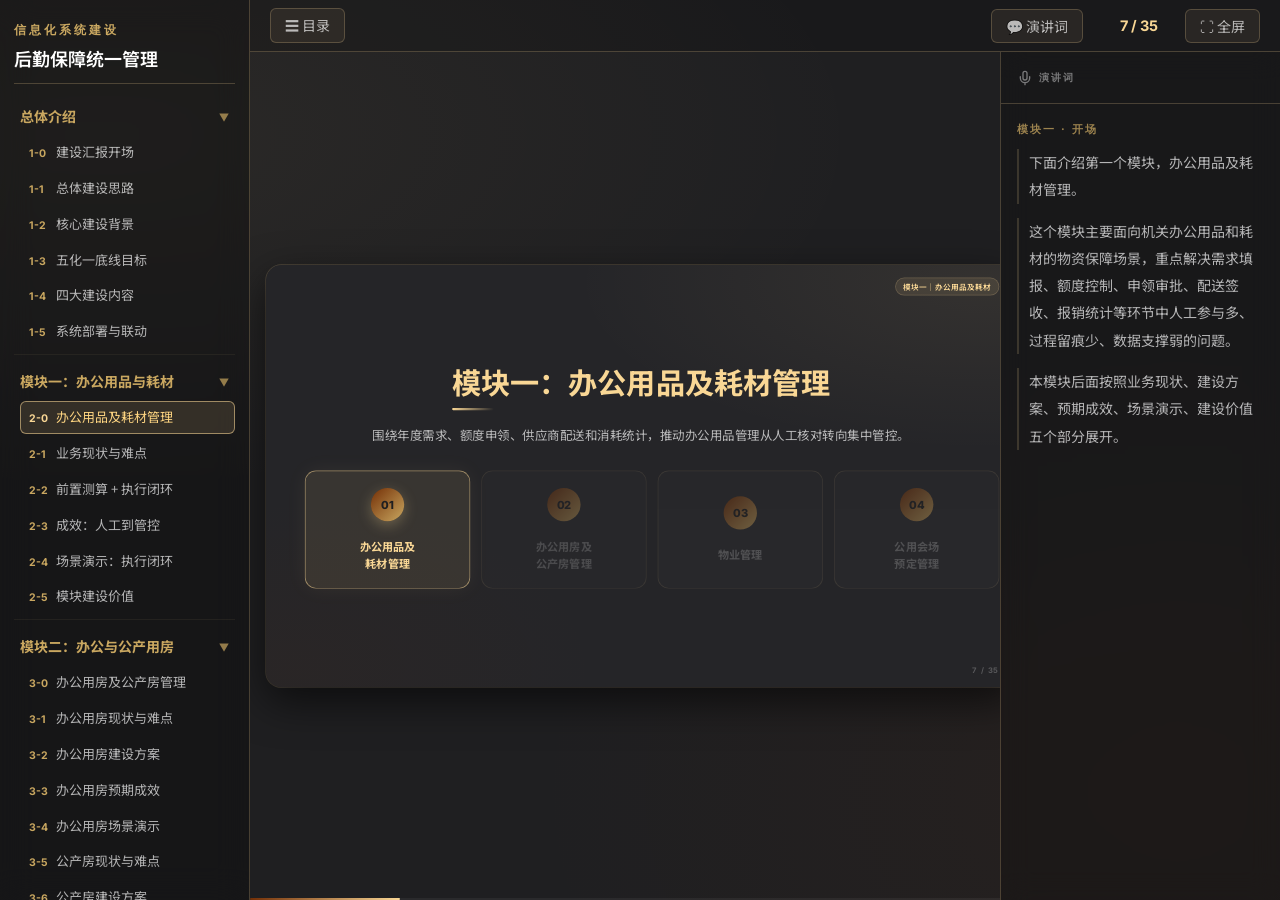
==== commit 07b737f9: "更新排版" ====
--- a/module1.html
+++ b/module1.html
@@ -95,7 +95,7 @@
 <button class="toc-item" data-page="module4.html" data-slide="1"><span>5-1</span>业务现状与难点</button>
 <button class="toc-item" data-page="module4.html" data-slide="2"><span>5-2</span>建设方案</button>
 <button class="toc-item" data-page="module4.html" data-slide="3"><span>5-3</span>预期成效</button>
-<button class="toc-item" data-page="module4.html" data-slide="4"><span>5-4</span>会议预定全生命周期</button>
+<button class="toc-item" data-page="module4.html" data-slide="4"><span>5-4</span>场景演示</button>
 <button class="toc-item" data-page="module4.html" data-slide="5"><span>5-5</span>建设价值</button>
 </div>
 </div>
@@ -123,8 +123,8 @@
 <button aria-label="下一页" class="edge-nav edge-next" id="nextBtn">›</button>
 <!-- Slide 6: 模块一封面 (高亮高亮第一模块) -->
 <div class="slide-container" data-slide="0">
-<section class="slide long-scroll">
-<div class="module-label">模块一｜办公用品及耗材管理</div>
+<section class="slide">
+<div class="module-label">模块一｜办公用品及耗材</div>
 <div class="slide-page-number">7 / 22</div>
 <div style="display: flex; flex-direction: column; align-items: center; justify-content: center; height: 100%; text-align: center; padding: 20px 0;">
 <h1 style="font-size: 42px; color: var(--gold); text-align: center; margin: 0 auto;">模块一：办公用品及耗材管理</h1>
@@ -148,117 +148,423 @@
 </div>
 </div>
 </div>
-<div class="slide-body"><div class="md-sync-body">
-<section class="md-sync-section">
-<table class="md-sync-table">
-<thead><tr><th>文案类型</th><th>文案内容</th></tr></thead>
-<tbody><tr><td>模块导航 1</td><td>办公用品及耗材管理</td></tr><tr><td>模块导航 2</td><td>办公用房及公产房管理</td></tr><tr><td>模块导航 3</td><td>物业管理</td></tr><tr><td>模块导航 4</td><td>公用会场预定管理</td></tr></tbody>
-</table>
-</section>
-</div></div></section>
+</section>
 </div>
 <!-- Slide 7: 2.1 业务现状与难点 -->
 <div class="slide-container" data-slide="1">
-<section class="slide long-scroll">
-<div class="module-label">模块一｜办公用品及耗材管理</div>
+<section class="slide">
+<div class="module-label">模块一｜办公用品及耗材</div>
 <div class="slide-page-number">8 / 22</div>
 <h1>2.1 业务现状：线下分散带来的管理难点</h1>
 <p class="subtitle">解决办公用品及耗材管理中“需求不准、额度滞后、配送无痕、统计耗时”的问题。</p>
-<div class="slide-body"><div class="md-sync-body">
-<section class="md-sync-section">
-<table class="md-sync-table">
-<thead><tr><th>文案类型</th><th>文案内容</th></tr></thead>
-<tbody><tr><td>痛点 1 标题</td><td>需求收集靠人工</td></tr><tr><td>痛点 1 内容</td><td>需求靠表格收集，各单位填报进度依赖人工催报。</td></tr><tr><td>痛点 2 标题</td><td>额度管控不前置</td></tr><tr><td>痛点 2 内容</td><td>申领过程难以及时掌握额度占用，报销时才发现无额度可报。</td></tr><tr><td>痛点 3 标题</td><td>配送签收靠线下</td></tr><tr><td>痛点 3 内容</td><td>配送签收和清单核对主要依赖线下确认，过程留痕不足。</td></tr><tr><td>痛点 4 标题</td><td>报销统计靠核对</td></tr><tr><td>痛点 4 内容</td><td>后续报销、统计、历史消耗需要人工反复核对。</td></tr><tr><td>页面总结</td><td>归根结底，问题不是没有流程，而是流程分散、数据分散、过程难追、统计靠人工。</td></tr></tbody>
-</table>
-</section>
-</div></div>
+<div class="slide-body">
+<div class="pain-grid">
+<div class="pain-card">
+<h3>需求收集靠人工</h3>
+<p>需求靠表格收集，各单位填报进度依赖人工催报。</p>
+</div>
+<div class="pain-card">
+<h3>额度管控不前置</h3>
+<p>申领过程难以及时掌握额度占用，报销时才发现无额度可报。</p>
+</div>
+<div class="pain-card">
+<h3>配送签收靠线下</h3>
+<p>配送签收和清单核对主要依赖线下确认，过程留痕不足。</p>
+</div>
+<div class="pain-card">
+<h3>报销统计靠核对</h3>
+<p>后续报销、统计、历史消耗需要人工反复核对。</p>
+</div>
+</div>
+<div class="summary-box">归根结底，问题不是没有流程，而是流程分散、数据分散、过程难追、统计靠人工。</div>
+</div>
 </section>
 </div>
 <!-- Slide 8: 2.2 建设方案 -->
 <div class="slide-container" data-slide="2">
-<section class="slide long-scroll">
-<div class="module-label">模块一｜办公用品及耗材管理</div>
+<section class="slide">
+<div class="module-label">模块一｜办公用品及耗材</div>
 <div class="slide-page-number">9 / 22</div>
 <h1>2.2 建设方案：前置测算 + 执行闭环</h1>
-<div class="slide-body"><div class="md-sync-body">
-<section class="md-sync-section">
-<table class="md-sync-table">
-<thead><tr><th>文案类型</th><th>文案内容</th></tr></thead>
-<tbody><tr><td>板块 1 标题</td><td>申领前形成“依据”闭环</td></tr><tr><td>板块 1 流程</td><td>近三年消耗分析 → 年度需求填报 → 采购目录发布 → 年度额度生成</td></tr><tr><td>板块 1 说明</td><td>基于各单位近三年历史消耗和年度均值辅助需求填报，形成后续目录、单价和年度额度依据。</td></tr><tr><td>板块 2 标题</td><td>申领后形成“执行”闭环</td></tr><tr><td>板块 2 流程</td><td>线上申领 → 额度校验 → 审批流转 → 供应商配送 → 清单统计</td></tr><tr><td>页面总结</td><td>前置测算解决“能不能申领”，执行闭环解决“怎么申领、谁审批、谁配送、怎么核对”。</td></tr><tr><td>系统联动说明</td><td>系统联动：与财务系统关联，提前冻结申报额度；锁总额，不锁每单。供应商侧仅展示配送必要信息，结果回传内网留痕。</td></tr></tbody>
-</table>
-</section>
-</div></div>
+<div class="slide-body">
+<div class="two-column">
+<div class="solution-card">
+<h3>申领前形成"依据"闭环</h3>
+<div class="flow-text">近三年消耗分析 → 年度需求填报 → 采购目录发布 → 年度额度生成</div>
+<p>基于各单位近三年历史消耗和年度均值辅助需求填报，形成后续目录、单价和年度额度依据。</p>
+</div>
+<div class="solution-card">
+<h3>申领后形成"执行"闭环</h3>
+<div class="flow-text">线上申领 → 额度校验 → 审批流转 → 供应商配送 → 清单统计</div>
+<p>各单位线上申领后，系统完成额度校验、审批流转、供应商配送和清单统计，形成申领后的执行闭环。</p>
+</div>
+</div>
+<div class="summary-box">“前置测算”解决“能不能申领”，“执行闭环”解决“怎么申领、谁审批、谁配送、怎么核对”。</div>
+<div class="note-box"><b>系统联动：</b>与财务系统关联，提前冻结申报额度；锁总额，不锁每单。供应商侧仅展示配送必要信息，结果回传内网留痕。</div>
+</div>
 </section>
 </div>
 <!-- Slide 9: 2.3 预期成效 -->
 <div class="slide-container" data-slide="3">
-<section class="slide long-scroll">
-<div class="module-label">模块一｜办公用品及耗材管理</div>
+<section class="slide">
+<div class="module-label">模块一｜办公用品及耗材</div>
 <div class="slide-page-number">10 / 22</div>
 <h1>2.3 预期成效：从人工核对到集中管控</h1>
 <p class="subtitle">通过任务分发、额度校验、清单生成和统计沉淀，减少人工催报、反复核对和事后补账。</p>
-<div class="slide-body"><div class="md-sync-body">
-<section class="md-sync-section">
-<h3 class="md-sync-heading">预期成效对比表</h3>
-<table class="md-sync-table">
-<thead><tr><th>指标</th><th>原有方式</th><th>系统建设后</th><th>预期变化</th></tr></thead>
-<tbody><tr><td>需求催收</td><td>30 余个单位逐一催报</td><td>系统任务分发，填报进度可视</td><td>减少人工催报和汇总</td></tr><tr><td>报销频次</td><td>约 4 次 / 年</td><td>1—2 次 / 年</td><td>报销组织频次下降</td></tr><tr><td>核对周期</td><td>单次约半个月</td><td>1—2 天 / 次</td><td>核对周期明显缩短</td></tr><tr><td>发票清单</td><td>约 500 余张 / 季度</td><td>系统生成清单、配送单和消耗统计</td><td>减少人工整理和反复比对</td></tr></tbody>
+<div class="slide-body">
+<table class="effect-table">
+<thead>
+<tr>
+<th>指标</th>
+<th>原有方式</th>
+<th>系统建设后</th>
+<th>预期变化</th>
+</tr>
+</thead>
+<tbody>
+<tr>
+<td>需求催收</td>
+<td>30 余个单位逐一催报</td>
+<td>系统任务分发，填报进度可视</td>
+<td>减少人工催报和汇总</td>
+</tr>
+<tr>
+<td>报销频次</td>
+<td>约 4 次 / 年</td>
+<td>1—2 次 / 年</td>
+<td>报销组织频次下降</td>
+</tr>
+<tr>
+<td>核对周期</td>
+<td>单次约半个月</td>
+<td>1—2 天 / 次</td>
+<td>核对周期明显缩短</td>
+</tr>
+<tr>
+<td>发票清单</td>
+<td>约 500 余张 / 季度，纸质材料消耗大</td>
+<td>系统生成清单、配送单和消耗统计</td>
+<td>减少人工整理、反复比对和纸张消耗</td>
+</tr>
+</tbody>
 </table>
-</section>
-<section class="md-sync-section">
-<h3 class="md-sync-heading">预期成效对比表</h3>
-<table class="md-sync-table">
-<thead><tr><th>文案类型</th><th>文案内容</th></tr></thead>
-<tbody><tr><td>页面总结</td><td>预期效果：减少人工催报、减少反复核对、减少纸质材料整理，提升额度管控和统计支撑能力。</td></tr></tbody>
-</table>
-</section>
-</div></div>
+<div class="summary-box">预期效果：减少人工催报、减少反复核对、减少纸质材料整理和纸张消耗，提升额度管控和统计支撑能力。</div>
+</div>
 </section>
 </div>
 <!-- Slide 10: 2.4 场景演示 -->
 <div class="slide-container" data-slide="4">
 <section class="slide long-scroll">
-<div class="module-label">模块一｜办公用品及耗材管理</div>
+<div class="module-label">模块一｜办公用品及耗材</div>
 <div class="slide-page-number">11 / 22</div>
-<h1>2.4 场景演示：线上申领至消耗统计执行闭环</h1><p class="subtitle">基于年度需求测算、采购目录和年度额度，形成从线上申领、审批配送到清单核对和消耗统计的执行闭环。</p>
-<div class="slide-body"><div class="md-sync-body">
-<section class="md-sync-section">
-<table class="md-sync-table">
-<thead><tr><th>文案类型</th><th>文案内容</th></tr></thead>
-<tbody><tr><td>场景说明</td><td>解决申领中“怎么领、能不能领、谁来批、谁配送、怎么统计”的问题。</td></tr><tr><td>页面流程</td><td>线上申领 → 审批流程 → 供应商配送 → 送达确认 → 清单打印 → 消耗统计</td></tr></tbody>
-</table>
-</section>
-<section class="md-sync-section">
-<h3 class="md-sync-heading">场景演示流程步骤表</h3>
-<table class="md-sync-table">
-<thead><tr><th>流程步骤</th><th>步骤名称</th><th>文案内容</th></tr></thead>
-<tbody><tr><td>步骤 1</td><td>采购目录浏览</td><td>申领单位基于已发布且生效的采购目录查看可申领用品，按品目类别、用品名称、协议单价和供应商筛选所需办公用品及耗材。</td></tr><tr><td>步骤 2</td><td>我的申领车</td><td>经办人将所需用品加入申领车，系统自动计算申领数量、协议单价和申领金额，提交前可统一核对申领明细。</td></tr><tr><td>步骤 3</td><td>申领提交与额度校验</td><td>申领提交时，系统自动校验年度剩余额度和季度浮动阈值；年度剩余额度不足时阻断提交，超过季度浮动阈值时标记为超额度申领并进入升级审批。</td></tr><tr><td>步骤 4</td><td>单位审批</td><td>申领单提交后进入单位审批，单位负责人审核本单位申领内容。未触发超额度规则的申领，审批通过后进入供应商配送环节。</td></tr><tr><td>步骤 5</td><td>超额度审批</td><td>超过季度浮动阈值的申领，经单位审批通过后升级至警保部审批，由警保部结合额度执行情况和实际保障需要进行审核。</td></tr><tr><td>步骤 6</td><td>供应商配送单生成</td><td>申领审批通过后，系统按供应商自动拆分配送单，内网侧保留申领单位、用品明细和配送状态，供应商侧生成待接单任务。</td></tr><tr><td>步骤 7</td><td>供应商接单与配送</td><td>供应商在互联网侧移动端接收配送任务，仅查看配送品目、数量和必要配送信息，接单后反馈预计送达时间。</td></tr><tr><td>步骤 8</td><td>送达确认与状态回传</td><td>供应商完成配送后确认送达，配送状态回传至内网业务系统，申领单位和管理端可查看配送进度、送达结果和订单履约情况。</td></tr><tr><td>步骤 9</td><td>管理端追踪</td><td>管理端可对供应商配送进度、送达结果和订单履约情况进行追踪。</td></tr><tr><td>步骤 10</td><td>使用清单与配送单打印</td><td>系统根据申领和配送结果生成使用清单和配送单，支持预览打印，便于签收确认、归档核对、报销支撑和后续统计。</td></tr><tr><td>步骤 11</td><td>消耗统计与履历留痕</td><td>系统对申领数量、消耗金额、用品类别、单位使用情况、额度执行情况和配送履约情况进行统计分析，申领、审批、配送、送达等关键节点形成消息通知和操作履历。</td></tr><tr><td>步骤 12</td><td>申领与额度执行分析</td><td>警保部可跟踪各单位申领、消耗和额度执行情况。</td></tr><tr><td>步骤 13</td><td>历史资金使用分析</td><td>支持各单位近三年资金使用情况分析，为下一年度需求测算提供参考。</td></tr><tr><td>步骤 14</td><td>供应商履约跟踪</td><td>支持配送订单状态和供应商履约情况跟踪。</td></tr></tbody>
-</table>
-</section>
-</div></div>
+<h1>2.4 场景演示：线上申领至消耗统计执行闭环</h1>
+<div class="slide-body">
+<div class="figma-scene">
+<div class="scene-intro">
+<p>基于年度需求测算、采购目录和年度额度，形成从线上申领、审批配送到清单核对和消耗统计的执行闭环。</p>
+<div class="red-callout">解决申领中“怎么领、能不能领、谁来批、谁配送、怎么统计”的问题。</div>
+</div>
+<!-- 线上申领 -->
+<section class="figma-stage-card">
+<div class="figma-flow-tabs">
+<span class="flow-pill active">线上申领</span><span class="flow-arrow">→</span>
+<span class="flow-pill">审批流程</span><span class="flow-arrow">→</span>
+<span class="flow-pill">供应商配送</span><span class="flow-arrow">→</span>
+<span class="flow-pill">送达确认</span><span class="flow-arrow">→</span>
+<span class="flow-pill">清单打印</span><span class="flow-arrow">→</span>
+<span class="flow-pill">消耗统计</span>
+</div>
+<div class="scene-block">
+<p class="scene-line"><b>1. 采购目录浏览：</b> 申领单位基于已发布且生效的采购目录查看可申领用品，按品目类别、用品名称、协议单价和供应商筛选所需办公用品及耗材。</p>
+<div class="shot-card">
+<div class="img-placeholder"><img alt="图片 1" class="actual-shot" onerror="this.style.display='none'" src="images/model1/1.png"/>
+<div class="img-placeholder-tag">图片 1</div>
+<div class="img-placeholder-icon">
+<svg class="img-placeholder-svg" viewbox="0 0 24 24"><rect height="18" rx="2" ry="2" width="18" x="3" y="3"></rect><circle cx="8.5" cy="8.5" r="1.5"></circle><path d="M21 15l-5-5L5 21"></path></svg>
+</div>
+<div class="img-placeholder-path">images/model1/1.png</div>
+</div>
+</div>
+</div>
+<div class="scene-block">
+<p class="scene-line"><b>2. 我的申领车：</b> 经办人将所需用品加入申领车，系统自动计算申领数量、协议单价和申领金额，提交前可统一核对申领明细。</p>
+<div class="shot-card">
+<div class="img-placeholder"><img alt="图片 2" class="actual-shot" onerror="this.style.display='none'" src="images/model1/2.png"/>
+<div class="img-placeholder-tag">图片 2</div>
+<div class="img-placeholder-icon">
+<svg class="img-placeholder-svg" viewbox="0 0 24 24"><rect height="18" rx="2" ry="2" width="18" x="3" y="3"></rect><circle cx="8.5" cy="8.5" r="1.5"></circle><path d="M21 15l-5-5L5 21"></path></svg>
+</div>
+<div class="img-placeholder-path">images/model1/2.png</div>
+</div>
+</div>
+<div class="shot-card" style="margin-top: 10px;">
+<div class="img-placeholder"><img alt="图片 3" class="actual-shot" onerror="this.style.display='none'" src="images/model1/3.png"/>
+<div class="img-placeholder-tag">图片 3</div>
+<div class="img-placeholder-icon">
+<svg class="img-placeholder-svg" viewbox="0 0 24 24"><rect height="18" rx="2" ry="2" width="18" x="3" y="3"></rect><circle cx="8.5" cy="8.5" r="1.5"></circle><path d="M21 15l-5-5L5 21"></path></svg>
+</div>
+<div class="img-placeholder-path">images/model1/3.png</div>
+</div>
+</div>
+</div>
+<div class="scene-block">
+<p class="scene-line"><b>3. 申领提交与额度校验：</b> 申领提交时，系统自动校验年度剩余额度和季度浮动阈值；年度剩余额度不足时阻断提交，超过季度浮动阈值时标记为超额度申领并进入升级审批。</p>
+<div class="shot-card">
+<div class="img-placeholder"><img alt="图片 4" class="actual-shot" onerror="this.style.display='none'" src="images/model1/4.png"/>
+<div class="img-placeholder-tag">图片 4</div>
+<div class="img-placeholder-icon">
+<svg class="img-placeholder-svg" viewbox="0 0 24 24"><rect height="18" rx="2" ry="2" width="18" x="3" y="3"></rect><circle cx="8.5" cy="8.5" r="1.5"></circle><path d="M21 15l-5-5L5 21"></path></svg>
+</div>
+<div class="img-placeholder-path">images/model1/4.png</div>
+</div>
+</div>
+</div>
+</section>
+<!-- 审批流程 -->
+<section class="figma-stage-card">
+<div class="figma-flow-tabs">
+<span class="flow-pill">线上申领</span><span class="flow-arrow">→</span>
+<span class="flow-pill active">审批流程</span><span class="flow-arrow">→</span>
+<span class="flow-pill">供应商配送</span><span class="flow-arrow">→</span>
+<span class="flow-pill">送达确认</span><span class="flow-arrow">→</span>
+<span class="flow-pill">清单打印</span><span class="flow-arrow">→</span>
+<span class="flow-pill">消耗统计</span>
+</div>
+<div class="scene-block">
+<p class="scene-line"><b>4. 单位审批：</b> 申领单提交后进入单位审批，单位负责人审核本单位申领内容。未触发超额度规则的申领，审批通过后进入供应商配送环节。</p>
+<div class="shot-card">
+<div class="img-placeholder"><img alt="图片 5" class="actual-shot" onerror="this.style.display='none'" src="images/model1/5.png"/>
+<div class="img-placeholder-tag">图片 5</div>
+<div class="img-placeholder-icon">
+<svg class="img-placeholder-svg" viewbox="0 0 24 24"><rect height="18" rx="2" ry="2" width="18" x="3" y="3"></rect><circle cx="8.5" cy="8.5" r="1.5"></circle><path d="M21 15l-5-5L5 21"></path></svg>
+</div>
+<div class="img-placeholder-path">images/model1/5.png</div>
+</div>
+</div>
+</div>
+<div class="scene-block">
+<p class="scene-line"><b>5. 超额度审批：</b> 超过季度浮动阈值的申领，经单位审批通过后升级至警保部审批，由警保部结合额度执行情况和实际保障需要进行审核。</p>
+<div class="shot-card">
+<div class="img-placeholder"><img alt="图片 6" class="actual-shot" onerror="this.style.display='none'" src="images/model1/6.png"/>
+<div class="img-placeholder-tag">图片 6</div>
+<div class="img-placeholder-icon">
+<svg class="img-placeholder-svg" viewbox="0 0 24 24"><rect height="18" rx="2" ry="2" width="18" x="3" y="3"></rect><circle cx="8.5" cy="8.5" r="1.5"></circle><path d="M21 15l-5-5L5 21"></path></svg>
+</div>
+<div class="img-placeholder-path">images/model1/6.png</div>
+</div>
+</div>
+</div>
+</section>
+<!-- 供应商配送 -->
+<section class="figma-stage-card">
+<div class="figma-flow-tabs">
+<span class="flow-pill">线上申领</span><span class="flow-arrow">→</span>
+<span class="flow-pill">审批流程</span><span class="flow-arrow">→</span>
+<span class="flow-pill active">供应商配送</span><span class="flow-arrow">→</span>
+<span class="flow-pill">送达确认</span><span class="flow-arrow">→</span>
+<span class="flow-pill">清单打印</span><span class="flow-arrow">→</span>
+<span class="flow-pill">消耗统计</span>
+</div>
+<div class="scene-block">
+<p class="scene-line"><b>6. 供应商配送单生成：</b> 申领审批通过后，系统按供应商自动拆分配送单，内网侧保留申领单位、用品明细和配送状态，供应商侧生成待接单任务。</p>
+<div class="shot-card">
+<div class="img-placeholder"><img alt="图片 7" class="actual-shot" onerror="this.style.display='none'" src="images/model1/7.png"/>
+<div class="img-placeholder-tag">图片 7</div>
+<div class="img-placeholder-icon">
+<svg class="img-placeholder-svg" viewbox="0 0 24 24"><rect height="18" rx="2" ry="2" width="18" x="3" y="3"></rect><circle cx="8.5" cy="8.5" r="1.5"></circle><path d="M21 15l-5-5L5 21"></path></svg>
+</div>
+<div class="img-placeholder-path">images/model1/7.png</div>
+</div>
+</div>
+</div>
+<div class="scene-block">
+<p class="scene-line"><b>7. 供应商接单与配送：</b> 供应商在互联网侧移动端接收配送任务，只查看配送品目、数量和必要配送信息，接单后反馈预计送达时间。</p>
+<div class="mobile-shot-grid">
+<div class="shot-card mobile">
+<div class="img-placeholder"><img alt="图片 8" class="actual-shot" onerror="this.style.display='none'" src="images/model1/8.png"/>
+<div class="img-placeholder-tag">图片 8</div>
+<div class="img-placeholder-icon">
+<svg class="img-placeholder-svg" viewbox="0 0 24 24"><rect height="20" rx="2" ry="2" width="14" x="5" y="2"></rect><path d="M12 18h.01"></path></svg>
+</div>
+<div class="img-placeholder-path">images/model1/8.png</div>
+</div>
+</div>
+<div class="shot-card mobile">
+<div class="img-placeholder"><img alt="图片 9" class="actual-shot" onerror="this.style.display='none'" src="images/model1/9.png"/>
+<div class="img-placeholder-tag">图片 9</div>
+<div class="img-placeholder-icon">
+<svg class="img-placeholder-svg" viewbox="0 0 24 24"><rect height="20" rx="2" ry="2" width="14" x="5" y="2"></rect><path d="M12 18h.01"></path></svg>
+</div>
+<div class="img-placeholder-path">images/model1/9.png</div>
+</div>
+</div>
+<div class="shot-card mobile">
+<div class="img-placeholder"><img alt="图片 10" class="actual-shot" onerror="this.style.display='none'" src="images/model1/10.png"/>
+<div class="img-placeholder-tag">图片 10</div>
+<div class="img-placeholder-icon">
+<svg class="img-placeholder-svg" viewbox="0 0 24 24"><rect height="20" rx="2" ry="2" width="14" x="5" y="2"></rect><path d="M12 18h.01"></path></svg>
+</div>
+<div class="img-placeholder-path">images/model1/10.png</div>
+</div>
+</div>
+</div>
+</div>
+</section>
+<!-- 送达确认 -->
+<section class="figma-stage-card">
+<div class="figma-flow-tabs">
+<span class="flow-pill">线上申领</span><span class="flow-arrow">→</span>
+<span class="flow-pill">审批流程</span><span class="flow-arrow">→</span>
+<span class="flow-pill">供应商配送</span><span class="flow-arrow">→</span>
+<span class="flow-pill active">送达确认</span><span class="flow-arrow">→</span>
+<span class="flow-pill">清单打印</span><span class="flow-arrow">→</span>
+<span class="flow-pill">消耗统计</span>
+</div>
+<div class="scene-block">
+<p class="scene-line"><b>8. 送达确认与状态回传：</b> 供应商完成配送后确认送达，配送状态回传至内网业务系统，申领单位和管理端可查看配送进度、送达结果和订单履约情况。</p>
+<div class="shot-card">
+<div class="img-placeholder"><img alt="图片 11" class="actual-shot" onerror="this.style.display='none'" src="images/model1/11.png"/>
+<div class="img-placeholder-tag">图片 11</div>
+<div class="img-placeholder-icon">
+<svg class="img-placeholder-svg" viewbox="0 0 24 24"><rect height="18" rx="2" ry="2" width="18" x="3" y="3"></rect><circle cx="8.5" cy="8.5" r="1.5"></circle><path d="M21 15l-5-5L5 21"></path></svg>
+</div>
+<div class="img-placeholder-path">images/model1/11.png</div>
+</div>
+</div>
+<div class="shot-card" style="margin-top: 10px;">
+<div class="img-placeholder"><img alt="图片 12" class="actual-shot" onerror="this.style.display='none'" src="images/model1/12.png"/>
+<div class="img-placeholder-tag">图片 12</div>
+<div class="img-placeholder-icon">
+<svg class="img-placeholder-svg" viewbox="0 0 24 24"><rect height="18" rx="2" ry="2" width="18" x="3" y="3"></rect><circle cx="8.5" cy="8.5" r="1.5"></circle><path d="M21 15l-5-5L5 21"></path></svg>
+</div>
+<div class="img-placeholder-path">images/model1/12.png</div>
+</div>
+</div>
+</div>
+<div class="scene-block">
+<p class="scene-line">管理端可对供应商配送进度、送达结果和订单履约情况进行追踪。</p>
+<div class="shot-card">
+<div class="img-placeholder"><img alt="图片 13" class="actual-shot" onerror="this.style.display='none'" src="images/model1/13.png"/>
+<div class="img-placeholder-tag">图片 13</div>
+<div class="img-placeholder-icon">
+<svg class="img-placeholder-svg" viewbox="0 0 24 24"><rect height="18" rx="2" ry="2" width="18" x="3" y="3"></rect><circle cx="8.5" cy="8.5" r="1.5"></circle><path d="M21 15l-5-5L5 21"></path></svg>
+</div>
+<div class="img-placeholder-path">images/model1/13.png</div>
+</div>
+</div>
+</div>
+</section>
+<!-- 清单打印 -->
+<section class="figma-stage-card">
+<div class="figma-flow-tabs">
+<span class="flow-pill">线上申领</span><span class="flow-arrow">→</span>
+<span class="flow-pill">审批流程</span><span class="flow-arrow">→</span>
+<span class="flow-pill">供应商配送</span><span class="flow-arrow">→</span>
+<span class="flow-pill">送达确认</span><span class="flow-arrow">→</span>
+<span class="flow-pill active">清单打印</span><span class="flow-arrow">→</span>
+<span class="flow-pill">消耗统计</span>
+</div>
+<div class="scene-block">
+<p class="scene-line"><b>10. 使用清单与配送单打印：</b> 系统根据申领和配送结果生成使用清单和配送单，支持预览打印，便于签收确认、归档核对、报销支撑和后续统计。</p>
+<div class="shot-card">
+<div class="img-placeholder"><img alt="图片 14" class="actual-shot" onerror="this.style.display='none'" src="images/model1/14.png"/>
+<div class="img-placeholder-tag">图片 14</div>
+<div class="img-placeholder-icon">
+<svg class="img-placeholder-svg" viewbox="0 0 24 24"><rect height="18" rx="2" ry="2" width="18" x="3" y="3"></rect><circle cx="8.5" cy="8.5" r="1.5"></circle><path d="M21 15l-5-5L5 21"></path></svg>
+</div>
+<div class="img-placeholder-path">images/model1/14.png</div>
+</div>
+</div>
+<div class="shot-card" style="margin-top: 10px;">
+<div class="img-placeholder"><img alt="图片 15" class="actual-shot" onerror="this.style.display='none'" src="images/model1/15.png"/>
+<div class="img-placeholder-tag">图片 15</div>
+<div class="img-placeholder-icon">
+<svg class="img-placeholder-svg" viewbox="0 0 24 24"><rect height="18" rx="2" ry="2" width="18" x="3" y="3"></rect><circle cx="8.5" cy="8.5" r="1.5"></circle><path d="M21 15l-5-5L5 21"></path></svg>
+</div>
+<div class="img-placeholder-path">images/model1/15.png</div>
+</div>
+</div>
+</div>
+</section>
+<!-- 消耗统计 -->
+<section class="figma-stage-card">
+<div class="figma-flow-tabs">
+<span class="flow-pill">线上申领</span><span class="flow-arrow">→</span>
+<span class="flow-pill">审批流程</span><span class="flow-arrow">→</span>
+<span class="flow-pill">供应商配送</span><span class="flow-arrow">→</span>
+<span class="flow-pill">送达确认</span><span class="flow-arrow">→</span>
+<span class="flow-pill">清单打印</span><span class="flow-arrow">→</span>
+<span class="flow-pill active">消耗统计</span>
+</div>
+<div class="scene-block">
+<p class="scene-line"><b>11. 消耗统计与履历留痕：</b> 系统对申领数量、消耗金额、用品类别、单位使用情况、额度执行情况和配送履约情况进行统计分析，申领、审批、配送、送达等关键节点形成消息通知和操作履历。</p>
+<div class="shot-card">
+<div class="img-placeholder"><img alt="图片 16" class="actual-shot" onerror="this.style.display='none'" src="images/model1/16.png"/>
+<div class="img-placeholder-tag">图片 16</div>
+<div class="img-placeholder-icon">
+<svg class="img-placeholder-svg" viewbox="0 0 24 24"><rect height="18" rx="2" ry="2" width="18" x="3" y="3"></rect><circle cx="8.5" cy="8.5" r="1.5"></circle><path d="M21 15l-5-5L5 21"></path></svg>
+</div>
+<div class="img-placeholder-path">images/model1/16.png</div>
+</div>
+</div>
+</div>
+<div class="scene-block">
+<p class="scene-line"><b>12. 申领与额度执行分析：</b> 警保部可跟踪各单位申领、消耗和额度执行情况。</p>
+<div class="shot-card">
+<div class="img-placeholder"><img alt="图片 17" class="actual-shot" onerror="this.style.display='none'" src="images/model1/17.png"/>
+<div class="img-placeholder-tag">图片 17</div>
+<div class="img-placeholder-icon">
+<svg class="img-placeholder-svg" viewbox="0 0 24 24"><rect height="18" rx="2" ry="2" width="18" x="3" y="3"></rect><circle cx="8.5" cy="8.5" r="1.5"></circle><path d="M21 15l-5-5L5 21"></path></svg>
+</div>
+<div class="img-placeholder-path">images/model1/17.png</div>
+</div>
+</div>
+</div>
+<div class="scene-block">
+<p class="scene-line"><b>13. 历史资金使用分析：</b> 支持各单位近三年资金使用情况分析，为下一年度需求测算提供参考。</p>
+<div class="shot-card">
+<div class="img-placeholder"><img alt="图片 18" class="actual-shot" onerror="this.style.display='none'" src="images/model1/18.png"/>
+<div class="img-placeholder-tag">图片 18</div>
+<div class="img-placeholder-icon">
+<svg class="img-placeholder-svg" viewbox="0 0 24 24"><rect height="18" rx="2" ry="2" width="18" x="3" y="3"></rect><circle cx="8.5" cy="8.5" r="1.5"></circle><path d="M21 15l-5-5L5 21"></path></svg>
+</div>
+<div class="img-placeholder-path">images/model1/18.png</div>
+</div>
+</div>
+</div>
+<div class="scene-block">
+<p class="scene-line"><b>14. 供应商履约跟踪：</b> 支持配送订单状态和供应商履约情况跟踪。</p>
+<div class="shot-card">
+<div class="img-placeholder"><img alt="图片 19" class="actual-shot" onerror="this.style.display='none'" src="images/model1/19.png"/>
+<div class="img-placeholder-tag">图片 19</div>
+<div class="img-placeholder-icon">
+<svg class="img-placeholder-svg" viewbox="0 0 24 24"><rect height="18" rx="2" ry="2" width="18" x="3" y="3"></rect><circle cx="8.5" cy="8.5" r="1.5"></circle><path d="M21 15l-5-5L5 21"></path></svg>
+</div>
+<div class="img-placeholder-path">images/model1/19.png</div>
+</div>
+</div>
+</div>
+</section>
+</div>
+</div>
 </section>
 </div>
 <!-- Slide 11: 2.5 建设价值 -->
 <div class="slide-container" data-slide="5">
-<section class="slide long-scroll">
-<div class="module-label">模块一｜办公用品及耗材管理</div>
+<section class="slide">
+<div class="module-label">模块一｜办公用品及耗材</div>
 <div class="slide-page-number">12 / 12</div>
 <h1>2.5 建设价值</h1>
 <p class="subtitle">重点解决办公用品及耗材“物资供应保障”问题，推动管理方式从线下分散、人工核对和事后统计，转向线上流转、前置管控和数据支撑。</p>
-<div class="slide-body"><div class="md-sync-body">
-<section class="md-sync-section">
-<table class="md-sync-table">
-<thead><tr><th>文案类型</th><th>文案内容</th></tr></thead>
-<tbody><tr><td>主文案</td><td>重点解决办公用品及耗材“物资供应保障”问题，推动管理方式从线下分散、人工核对和事后统计，转向线上流转、前置管控和数据支撑。</td></tr><tr><td>价值标签 1</td><td>需求有依据</td></tr><tr><td>价值标签 2</td><td>额度有管控</td></tr><tr><td>价值标签 3</td><td>配送有留痕</td></tr><tr><td>价值标签 4</td><td>统计可分析</td></tr></tbody>
-</table>
-</section>
-<section class="md-sync-section">
-<table class="md-sync-table">
-<thead><tr><th>结构项</th><th>当前模块内容</th></tr></thead>
-<tbody><tr><td>模块名称</td><td>办公用品及耗材管理</td></tr><tr><td>业务现状</td><td>需求收集靠人工、额度管控不前置、配送签收靠线下、报销统计靠核对</td></tr><tr><td>建设方案</td><td>前置测算 + 执行闭环</td></tr><tr><td>预期成效</td><td>从人工核对到集中管控</td></tr><tr><td>场景演示</td><td>线上申领至消耗统计执行闭环</td></tr><tr><td>建设价值</td><td>需求有依据、额度有管控、配送有留痕、统计可分析</td></tr></tbody>
-</table>
-</section>
-</div></div>
+<div class="slide-body">
+<div class="value-grid">
+<div class="value-chip">需求有依据</div>
+<div class="value-chip">额度有管控</div>
+<div class="value-chip">配送有留痕</div>
+<div class="value-chip">统计可分析</div>
+</div>
+<div class="summary-box" style="margin-top: 40px;">需求有依据、额度有管控、配送有留痕、统计可分析。</div>
+</div>
 </section>
 </div>
 <!-- ==================================================================
@@ -272,17 +578,62 @@
 </div>
 <div class="notes-body" id="notesBody">
 <!-- notes 6 -->
-<div class="notes-content active" data-notes="0"><div class="notes-label">模块一：办公用品及耗材管理</div><p class="notes-para">围绕年度需求、额度申领、供应商配送和消耗统计，推动办公用品管理从人工核对转向集中管控。</p><p class="notes-para">模块导航 1：办公用品及耗材管理</p><p class="notes-para">模块导航 2：办公用房及公产房管理</p><p class="notes-para">模块导航 3：物业管理</p><p class="notes-para">模块导航 4：公用会场预定管理</p></div>
+<div class="notes-content active" data-notes="0">
+<div class="notes-label">模块一 · 开场</div>
+<p class="notes-para">下面介绍第一个模块，办公用品及耗材管理。</p>
+<p class="notes-para">这个模块主要面向机关办公用品和耗材的物资保障场景，重点解决需求填报、额度控制、申领审批、配送签收、报销统计等环节中人工参与多、过程留痕少、数据支撑弱的问题。</p>
+<p class="notes-para">本模块后面按照业务现状、建设方案、预期成效、场景演示、建设价值五个部分展开。</p>
+</div>
 <!-- notes 7 -->
-<div class="notes-content" data-notes="1"><div class="notes-label">2.1 业务现状：线下分散带来的管理难点</div><p class="notes-para">解决办公用品及耗材管理中“需求不准、额度滞后、配送无痕、统计耗时”的问题。</p><p class="notes-para">痛点 1 标题：需求收集靠人工</p><p class="notes-para">痛点 1 内容：需求靠表格收集，各单位填报进度依赖人工催报。</p><p class="notes-para">痛点 2 标题：额度管控不前置</p><p class="notes-para">痛点 2 内容：申领过程难以及时掌握额度占用，报销时才发现无额度可报。</p><p class="notes-para">痛点 3 标题：配送签收靠线下</p><p class="notes-para">痛点 3 内容：配送签收和清单核对主要依赖线下确认，过程留痕不足。</p><p class="notes-para">痛点 4 标题：报销统计靠核对</p><p class="notes-para">痛点 4 内容：后续报销、统计、历史消耗需要人工反复核对。</p><p class="notes-para">页面总结：归根结底，问题不是没有流程，而是流程分散、数据分散、过程难追、统计靠人工。</p></div>
+<div class="notes-content" data-notes="1">
+<div class="notes-label">2.1 · 业务现状</div>
+<p class="notes-para">过去办公用品及耗材管理并不是没有流程，而是很多环节分散在线下表格、人工沟通和事后核对中，主要体现在四个方面。</p>
+<p class="notes-para">第一，需求收集靠人工。办公用品需求主要依赖表格收集，各单位填报进度需要人工逐一提醒、催报和汇总。涉及单位较多时，哪些单位已经填报、哪些单位还未提交，不够直观。</p>
+<p class="notes-para">第二，额度管控不够前置。在申领过程中，难以及时掌握当前额度已经占用了多少、还有多少可用、是否存在在途申领，容易出现申领已经发生，但后续报销时发现额度不足的问题。</p>
+<p class="notes-para">第三，配送签收依赖线下确认。审批通过后，供应商配送、单位签收、清单核对等环节，过去更多依赖线下沟通和人工跟踪，配送过程缺少统一记录。</p>
+<p class="notes-para">第四，报销统计需要反复核对。后续报销、清单整理、历史消耗分析，需要人工比对申领单、配送单、发票和统计表，工作量大，口径也容易不一致。</p>
+<p class="notes-para">所以，这个模块要解决的核心问题，是把申领、额度、配送、清单和统计这些分散环节串起来，减少人工催报、反复核对和事后补账。</p>
+</div>
 <!-- notes 8 -->
-<div class="notes-content" data-notes="2"><div class="notes-label">2.2 建设方案：前置测算 + 执行闭环</div><p class="notes-para">板块 1 标题：申领前形成“依据”闭环</p><p class="notes-para">板块 1 流程：近三年消耗分析 → 年度需求填报 → 采购目录发布 → 年度额度生成</p><p class="notes-para">板块 1 说明：基于各单位近三年历史消耗和年度均值辅助需求填报，形成后续目录、单价和年度额度依据。</p><p class="notes-para">板块 2 标题：申领后形成“执行”闭环</p><p class="notes-para">板块 2 流程：线上申领 → 额度校验 → 审批流转 → 供应商配送 → 清单统计</p><p class="notes-para">页面总结：前置测算解决“能不能申领”，执行闭环解决“怎么申领、谁审批、谁配送、怎么核对”。</p><p class="notes-para">系统联动说明：系统联动：与财务系统关联，提前冻结申报额度；锁总额，不锁每单。供应商侧仅展示配送必要信息，结果回传内网留痕。</p></div>
+<div class="notes-content" data-notes="2">
+<div class="notes-label">2.2 · 建设方案</div>
+<p class="notes-para">针对这些问题，办公用品及耗材管理模块的建设思路可以概括为两句话：前置测算、执行闭环。</p>
+<p class="notes-para">第一是申领前形成依据闭环。系统在申领前，先通过近三年历史消耗分析、年度需求填报、采购目录发布和年度额度生成，为后续申领建立基础。也就是说，后续申领不是临时填、临时算，而是基于已经发布的目录、协议单价和年度额度进行办理。</p>
+<p class="notes-para">第二是申领后形成执行闭环。各单位经办人在系统中基于生效目录进行线上申领，提交时系统自动进行额度校验。额度充足的，按正常审批流程办理；超过季度阈值的，进入警保部升级审批；超过年度剩余额度的，系统直接阻断。审批通过后，系统按供应商生成配送任务，供应商接单配送，最后形成清单和消耗统计。</p>
+<p class="notes-para">可以简单理解为：前置测算解决“能不能申领”，执行闭环解决“怎么申领、谁审批、谁配送、怎么核对”。</p>
+</div>
 <!-- notes 9 -->
-<div class="notes-content" data-notes="3"><div class="notes-label">2.3 预期成效：从人工核对到集中管控</div><p class="notes-para">通过任务分发、额度校验、清单生成和统计沉淀，减少人工催报、反复核对和事后补账。</p><p class="notes-para">指标：需求催收；原有方式：30 余个单位逐一催报；系统建设后：系统任务分发，填报进度可视；预期变化：减少人工催报和汇总</p><p class="notes-para">指标：报销频次；原有方式：约 4 次 / 年；系统建设后：1—2 次 / 年；预期变化：报销组织频次下降</p><p class="notes-para">指标：核对周期；原有方式：单次约半个月；系统建设后：1—2 天 / 次；预期变化：核对周期明显缩短</p><p class="notes-para">指标：发票清单；原有方式：约 500 余张 / 季度；系统建设后：系统生成清单、配送单和消耗统计；预期变化：减少人工整理和反复比对</p><p class="notes-para">页面总结：预期效果：减少人工催报、减少反复核对、减少纸质材料整理，提升额度管控和统计支撑能力。</p></div>
+<div class="notes-content" data-notes="3">
+<div class="notes-label">2.3 · 预期成效</div>
+<p class="notes-para">从预期成效看，这个模块主要体现为四组变化。</p>
+<p class="notes-para">第一，在需求填报方面，过去涉及 30 余个单位，需要人工逐一通知、催报和汇总。通过系统任务分发和进度看板，可以更直观看到各单位填报进展，减少人工反复催收。</p>
+<p class="notes-para">第二，在报销组织方面，按前期沟通测算，过去办公用品相关报销大约 每年 4 次，每次都要集中整理申领材料、配送清单和发票信息。后续随着清单和配送数据在线沉淀，报销频次预计可以压缩至 每年 1 到 2 次。</p>
+<p class="notes-para">第三，在核对周期方面，过去单次报销核对可能需要 约半个月。系统上线后，使用清单、配送单和消耗统计可以直接生成，单次核对预计可压缩至 1 到 2 天。</p>
+<p class="notes-para">第四，在材料整理方面，过去每季度可能涉及 500 余张发票，纸质材料和纸张消耗都比较大，后续核对、归档和统计工作量较大。系统沉淀申领、配送和清单数据后，可以减少人工比对和纸张消耗，提高核对效率。</p>
+<p class="notes-para">总体来看，这个模块的提效方向，就是把过去“人工催、线下核、事后补”的方式，逐步转向“系统管、过程控、数据算”。</p>
+</div>
 <!-- notes 10 -->
-<div class="notes-content" data-notes="4"><div class="notes-label">2.4 场景演示：线上申领至消耗统计执行闭环</div><p class="notes-para">基于年度需求测算、采购目录和年度额度，形成从线上申领、审批配送到清单核对和消耗统计的执行闭环。</p><p class="notes-para">场景说明：解决申领中“怎么领、能不能领、谁来批、谁配送、怎么统计”的问题。</p><p class="notes-para">页面流程：线上申领 → 审批流程 → 供应商配送 → 送达确认 → 清单打印 → 消耗统计</p><p class="notes-para">步骤 1，采购目录浏览：申领单位基于已发布且生效的采购目录查看可申领用品，按品目类别、用品名称、协议单价和供应商筛选所需办公用品及耗材。</p><p class="notes-para">步骤 2，我的申领车：经办人将所需用品加入申领车，系统自动计算申领数量、协议单价和申领金额，提交前可统一核对申领明细。</p><p class="notes-para">步骤 3，申领提交与额度校验：申领提交时，系统自动校验年度剩余额度和季度浮动阈值；年度剩余额度不足时阻断提交，超过季度浮动阈值时标记为超额度申领并进入升级审批。</p><p class="notes-para">步骤 4，单位审批：申领单提交后进入单位审批，单位负责人审核本单位申领内容。未触发超额度规则的申领，审批通过后进入供应商配送环节。</p><p class="notes-para">步骤 5，超额度审批：超过季度浮动阈值的申领，经单位审批通过后升级至警保部审批，由警保部结合额度执行情况和实际保障需要进行审核。</p><p class="notes-para">步骤 6，供应商配送单生成：申领审批通过后，系统按供应商自动拆分配送单，内网侧保留申领单位、用品明细和配送状态，供应商侧生成待接单任务。</p><p class="notes-para">步骤 7，供应商接单与配送：供应商在互联网侧移动端接收配送任务，仅查看配送品目、数量和必要配送信息，接单后反馈预计送达时间。</p><p class="notes-para">步骤 8，送达确认与状态回传：供应商完成配送后确认送达，配送状态回传至内网业务系统，申领单位和管理端可查看配送进度、送达结果和订单履约情况。</p><p class="notes-para">步骤 9，管理端追踪：管理端可对供应商配送进度、送达结果和订单履约情况进行追踪。</p><p class="notes-para">步骤 10，使用清单与配送单打印：系统根据申领和配送结果生成使用清单和配送单，支持预览打印，便于签收确认、归档核对、报销支撑和后续统计。</p><p class="notes-para">步骤 11，消耗统计与履历留痕：系统对申领数量、消耗金额、用品类别、单位使用情况、额度执行情况和配送履约情况进行统计分析，申领、审批、配送、送达等关键节点形成消息通知和操作履历。</p><p class="notes-para">步骤 12，申领与额度执行分析：警保部可跟踪各单位申领、消耗和额度执行情况。</p><p class="notes-para">步骤 13，历史资金使用分析：支持各单位近三年资金使用情况分析，为下一年度需求测算提供参考。</p><p class="notes-para">步骤 14，供应商履约跟踪：支持配送订单状态和供应商履约情况跟踪。</p></div>
+<div class="notes-content" data-notes="4">
+<div class="notes-label">2.4 · 场景演示</div>
+<p class="notes-para">下面进入场景演示。这个场景以某单位线上申领一批办公用品为例，重点展示从线上申领开始，到审批、配送、清单、统计结束的完整过程。</p>
+<p class="notes-para">需要先说明的是，这个场景发生前，系统已经完成年度需求测算、采购目录发布和年度额度生成。因此，后续申领是基于目录、单价和额度进行办理，不是临时申领、临时核算。</p>
+<p class="notes-para">1. 线上申领。单位经办人进入系统后，可以在已发布并生效的采购目录中选择需要申领的办公用品。目录中已经维护了用品名称、品目类别、协议单价和供应商信息。经办人选择用品后，将用品加入申领车。系统自动计算申领数量、协议单价和申领金额，提交前可以统一查看申领明细。</p>
+<p class="notes-para">2. 额度校验和审批流转。经办人提交申领单时，系统会自动校验年度剩余额度、在途金额和季度浮动阈值。在额度范围内的，进入本单位审批流程；超过季度浮动阈值的，经单位审批后升级到警保部审批；超过年度最终剩余可用金额的，系统直接阻断提交。这样，额度管控就从过去报销时再核对，前移到了申领提交环节。审批过程中，系统也会同步记录申领明细、金额、额度占用和审批意见，便于后续追溯。</p>
+<p class="notes-para">3. 供应商配送。申领审批通过后，系统会按照供应商自动生成配送任务。如果一个申领单涉及多个供应商，系统会自动拆分为不同供应商的配送单。供应商在外侧或移动端接收配送任务，只查看完成配送所需的信息，包括配送品目、数量和必要的配送信息。供应商接单后填写预计送达时间，完成配送后确认送达。送达结果回传到内网业务系统后，申领单位和管理端都可以查看配送进度、送达结果和订单履约情况。</p>
+<p class="notes-para">4. 清单打印和消耗统计。配送完成后，系统根据申领和配送结果生成使用清单和配送单，支持预览和打印。这些清单可以用于签收确认、归档核对和后续报销支撑。同时，系统会对申领数量、消耗金额、用品类别、单位使用情况和额度执行情况进行统计分析。管理部门可以查看各单位申领和消耗情况，也可以查看额度执行情况。这些统计数据不仅用于本次核对，也可以反过来支撑下一年度需求测算和额度安排。</p>
+<p class="notes-para">通过这个场景可以看到，办公用品及耗材管理模块把线上申领、额度校验、审批配送、清单核对和消耗统计串成了一条完整链路。</p>
+</div>
 <!-- notes 11 -->
-<div class="notes-content" data-notes="5"><div class="notes-label">2.5 建设价值</div><p class="notes-para">重点解决办公用品及耗材“物资供应保障”问题，推动管理方式从线下分散、人工核对和事后统计，转向线上流转、前置管控和数据支撑。</p><p class="notes-para">主文案：重点解决办公用品及耗材“物资供应保障”问题，推动管理方式从线下分散、人工核对和事后统计，转向线上流转、前置管控和数据支撑。</p><p class="notes-para">价值标签 1：需求有依据</p><p class="notes-para">价值标签 2：额度有管控</p><p class="notes-para">价值标签 3：配送有留痕</p><p class="notes-para">价值标签 4：统计可分析</p><p class="notes-para">结构项：模块名称；当前模块内容：办公用品及耗材管理</p><p class="notes-para">结构项：业务现状；当前模块内容：需求收集靠人工、额度管控不前置、配送签收靠线下、报销统计靠核对</p><p class="notes-para">结构项：建设方案；当前模块内容：前置测算 + 执行闭环</p><p class="notes-para">结构项：预期成效；当前模块内容：从人工核对到集中管控</p><p class="notes-para">结构项：场景演示；当前模块内容：线上申领至消耗统计执行闭环</p><p class="notes-para">结构项：建设价值；当前模块内容：需求有依据、额度有管控、配送有留痕、统计可分析</p></div>
+<div class="notes-content" data-notes="5">
+<div class="notes-label">2.5 · 建设价值</div>
+<p class="notes-para">这个模块重点解决办公用品及耗材“物资供应保障”问题，推动管理方式从线下分散、人工核对和事后统计，转向线上流转、前置管控和数据支撑。</p>
+<p class="notes-para">它的建设价值可以概括为四个方面。</p>
+<p class="notes-para">第一，需求有依据。前期通过历史消耗、年度需求、采购目录和年度额度，为后续申领提供依据。</p>
+<p class="notes-para">第二，额度有管控。系统在申领提交时自动校验额度，将额度控制从事后核对前移到申领环节。</p>
+<p class="notes-para">第三，配送有留痕。审批通过后，系统自动生成配送任务，供应商接单、送达和状态回传都有记录可查。</p>
+<p class="notes-para">第四，统计可分析。系统沉淀申领、配送、清单和消耗数据，为报销核对、额度执行分析和下一年度需求测算提供数据支撑。</p>
+<p class="notes-para">总体来看，这个模块的核心价值，就是让办公用品管理从“事后人工核对”，转为“事前有依据、事中有管控、事后有数据”。</p>
+</div>
 </div><!-- /notes-body -->
 </aside>
 
--- a/styles.css
+++ b/styles.css
@@ -1456,82 +1456,25 @@
 }
 
 
-/* ─── MD 同步版内容样式：确保 HTML 正文与 MD 表格逐项一致 ─── */
-.slide.long-scroll {
-  overflow-y: auto;
-  overflow-x: hidden;
-}
-
-.md-sync-body {
-  display: flex;
-  flex-direction: column;
-  gap: 18px;
-  padding-bottom: 26px;
-}
-
-.md-sync-section {
+/* ─── 场景图片真实读取：保留原占位排版，放入 images/modelX/N.png 后自动显示 ─── */
+.img-placeholder .actual-shot {
+  position: absolute;
+  inset: 0;
   width: 100%;
-}
-
-.md-sync-heading {
-  font-size: 18px;
-  font-weight: 700;
-  color: var(--gold);
-  margin: 0 0 10px;
-  line-height: 1.45;
-}
-
-.md-sync-table {
-  width: 100%;
-  border-collapse: separate;
-  border-spacing: 0;
-  border: 1px solid var(--gold-border);
-  border-radius: var(--radius-md);
-  overflow: hidden;
-  background: rgba(255,255,255,0.025);
-  font-size: 13px;
-  line-height: 1.55;
-}
-
-.md-sync-table th {
-  background: rgba(249,215,149,0.14);
-  color: var(--gold);
-  font-weight: 700;
-  text-align: left;
-  padding: 9px 12px;
-  border-bottom: 1px solid var(--gold-border);
-  white-space: nowrap;
-}
-
-.md-sync-table td {
-  color: var(--text-secondary);
-  padding: 9px 12px;
-  border-bottom: 1px solid rgba(249,215,149,0.10);
-  vertical-align: top;
-}
-
-.md-sync-table td:first-child {
-  color: var(--gold);
-  font-weight: 600;
-  white-space: nowrap;
-}
-
-.md-sync-table tr:last-child td {
-  border-bottom: none;
-}
-
-.md-sync-table th:not(:last-child),
-.md-sync-table td:not(:last-child) {
-  border-right: 1px solid rgba(249,215,149,0.10);
-}
-
-.fullscreen-active .md-sync-table,
-:fullscreen .md-sync-table {
-  font-size: 15px;
-}
-
-.fullscreen-active .md-sync-heading,
-:fullscreen .md-sync-heading {
-  font-size: 21px;
-}
-
+  height: 100%;
+  object-fit: contain;
+  background: #111;
+  z-index: 1;
+  display: block;
+}
+.img-placeholder .actual-shot[style*="display: none"] ~ .img-placeholder-icon,
+.img-placeholder .actual-shot[style*="display: none"] ~ .img-placeholder-path {
+  display: flex;
+}
+.img-placeholder .actual-shot:not([style*="display: none"]) ~ .img-placeholder-icon,
+.img-placeholder .actual-shot:not([style*="display: none"]) ~ .img-placeholder-path {
+  opacity: 0;
+}
+.img-placeholder-tag {
+  z-index: 3;
+}
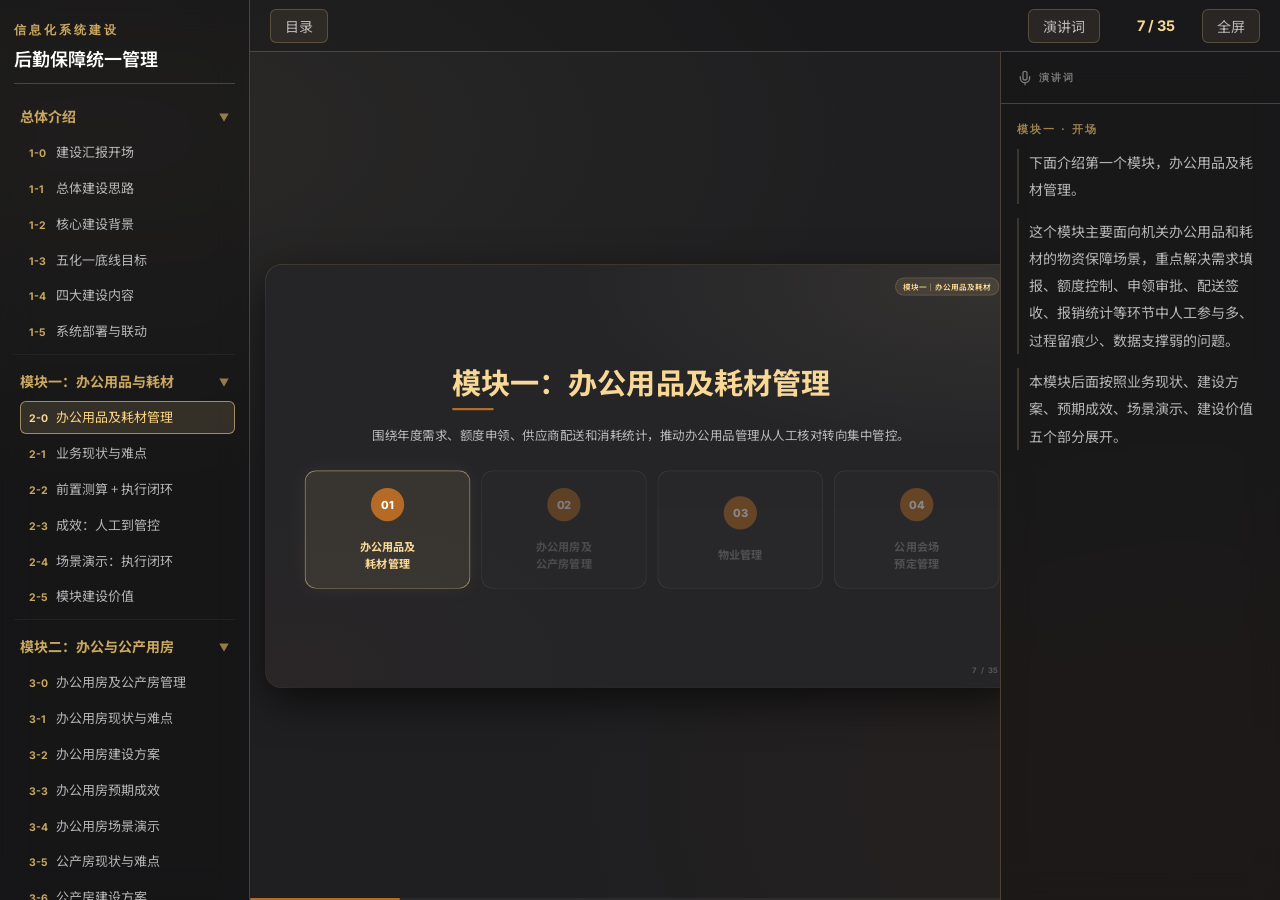
==== commit d00a4db6: "图片更新" ====
--- a/module1.html
+++ b/module1.html
@@ -110,10 +110,10 @@
 <div class="main-wrapper">
 <!-- 工具栏 -->
 <div class="toolbar">
-<button class="btn" id="toggleSidebarBtn" style="margin-right: auto;">☰ 目录</button>
-<button class="btn" id="toggleNotesBtn" style="margin-right: 10px;">💬 演讲词</button>
+<button class="btn" id="toggleSidebarBtn" style="margin-right: auto;"> 目录</button>
+<button class="btn" id="toggleNotesBtn" style="margin-right: 10px;"> 演讲词</button>
 <div class="counter" id="counter">1 / 22</div>
-<button class="btn" id="fullBtn">⛶ 全屏</button>
+<button class="btn" id="fullBtn"> 全屏</button>
 </div>
 <!-- 内容行：幻灯片舞台 + 演讲词面板 -->
 <div class="content-area">
@@ -277,7 +277,7 @@
 <div class="scene-block">
 <p class="scene-line"><b>1. 采购目录浏览：</b> 申领单位基于已发布且生效的采购目录查看可申领用品，按品目类别、用品名称、协议单价和供应商筛选所需办公用品及耗材。</p>
 <div class="shot-card">
-<div class="img-placeholder"><img alt="图片 1" class="actual-shot" onerror="this.style.display='none'" src="images/model1/1.png"/>
+<div class="img-placeholder"><img alt="图片 1" class="actual-shot" onerror="this.style.display='none';this.parentElement.classList.remove('has-image')" onload="this.parentElement.classList.add('has-image')" src="images/model1/1.png"/>
 <div class="img-placeholder-tag">图片 1</div>
 <div class="img-placeholder-icon">
 <svg class="img-placeholder-svg" viewbox="0 0 24 24"><rect height="18" rx="2" ry="2" width="18" x="3" y="3"></rect><circle cx="8.5" cy="8.5" r="1.5"></circle><path d="M21 15l-5-5L5 21"></path></svg>
@@ -289,7 +289,7 @@
 <div class="scene-block">
 <p class="scene-line"><b>2. 我的申领车：</b> 经办人将所需用品加入申领车，系统自动计算申领数量、协议单价和申领金额，提交前可统一核对申领明细。</p>
 <div class="shot-card">
-<div class="img-placeholder"><img alt="图片 2" class="actual-shot" onerror="this.style.display='none'" src="images/model1/2.png"/>
+<div class="img-placeholder"><img alt="图片 2" class="actual-shot" onerror="this.style.display='none';this.parentElement.classList.remove('has-image')" onload="this.parentElement.classList.add('has-image')" src="images/model1/2.png"/>
 <div class="img-placeholder-tag">图片 2</div>
 <div class="img-placeholder-icon">
 <svg class="img-placeholder-svg" viewbox="0 0 24 24"><rect height="18" rx="2" ry="2" width="18" x="3" y="3"></rect><circle cx="8.5" cy="8.5" r="1.5"></circle><path d="M21 15l-5-5L5 21"></path></svg>
@@ -298,7 +298,7 @@
 </div>
 </div>
 <div class="shot-card" style="margin-top: 10px;">
-<div class="img-placeholder"><img alt="图片 3" class="actual-shot" onerror="this.style.display='none'" src="images/model1/3.png"/>
+<div class="img-placeholder"><img alt="图片 3" class="actual-shot" onerror="this.style.display='none';this.parentElement.classList.remove('has-image')" onload="this.parentElement.classList.add('has-image')" src="images/model1/3.png"/>
 <div class="img-placeholder-tag">图片 3</div>
 <div class="img-placeholder-icon">
 <svg class="img-placeholder-svg" viewbox="0 0 24 24"><rect height="18" rx="2" ry="2" width="18" x="3" y="3"></rect><circle cx="8.5" cy="8.5" r="1.5"></circle><path d="M21 15l-5-5L5 21"></path></svg>
@@ -310,7 +310,7 @@
 <div class="scene-block">
 <p class="scene-line"><b>3. 申领提交与额度校验：</b> 申领提交时，系统自动校验年度剩余额度和季度浮动阈值；年度剩余额度不足时阻断提交，超过季度浮动阈值时标记为超额度申领并进入升级审批。</p>
 <div class="shot-card">
-<div class="img-placeholder"><img alt="图片 4" class="actual-shot" onerror="this.style.display='none'" src="images/model1/4.png"/>
+<div class="img-placeholder"><img alt="图片 4" class="actual-shot" onerror="this.style.display='none';this.parentElement.classList.remove('has-image')" onload="this.parentElement.classList.add('has-image')" src="images/model1/4.png"/>
 <div class="img-placeholder-tag">图片 4</div>
 <div class="img-placeholder-icon">
 <svg class="img-placeholder-svg" viewbox="0 0 24 24"><rect height="18" rx="2" ry="2" width="18" x="3" y="3"></rect><circle cx="8.5" cy="8.5" r="1.5"></circle><path d="M21 15l-5-5L5 21"></path></svg>
@@ -333,7 +333,7 @@
 <div class="scene-block">
 <p class="scene-line"><b>4. 单位审批：</b> 申领单提交后进入单位审批，单位负责人审核本单位申领内容。未触发超额度规则的申领，审批通过后进入供应商配送环节。</p>
 <div class="shot-card">
-<div class="img-placeholder"><img alt="图片 5" class="actual-shot" onerror="this.style.display='none'" src="images/model1/5.png"/>
+<div class="img-placeholder"><img alt="图片 5" class="actual-shot" onerror="this.style.display='none';this.parentElement.classList.remove('has-image')" onload="this.parentElement.classList.add('has-image')" src="images/model1/5.png"/>
 <div class="img-placeholder-tag">图片 5</div>
 <div class="img-placeholder-icon">
 <svg class="img-placeholder-svg" viewbox="0 0 24 24"><rect height="18" rx="2" ry="2" width="18" x="3" y="3"></rect><circle cx="8.5" cy="8.5" r="1.5"></circle><path d="M21 15l-5-5L5 21"></path></svg>
@@ -345,7 +345,7 @@
 <div class="scene-block">
 <p class="scene-line"><b>5. 超额度审批：</b> 超过季度浮动阈值的申领，经单位审批通过后升级至警保部审批，由警保部结合额度执行情况和实际保障需要进行审核。</p>
 <div class="shot-card">
-<div class="img-placeholder"><img alt="图片 6" class="actual-shot" onerror="this.style.display='none'" src="images/model1/6.png"/>
+<div class="img-placeholder"><img alt="图片 6" class="actual-shot" onerror="this.style.display='none';this.parentElement.classList.remove('has-image')" onload="this.parentElement.classList.add('has-image')" src="images/model1/6.png"/>
 <div class="img-placeholder-tag">图片 6</div>
 <div class="img-placeholder-icon">
 <svg class="img-placeholder-svg" viewbox="0 0 24 24"><rect height="18" rx="2" ry="2" width="18" x="3" y="3"></rect><circle cx="8.5" cy="8.5" r="1.5"></circle><path d="M21 15l-5-5L5 21"></path></svg>
@@ -368,7 +368,7 @@
 <div class="scene-block">
 <p class="scene-line"><b>6. 供应商配送单生成：</b> 申领审批通过后，系统按供应商自动拆分配送单，内网侧保留申领单位、用品明细和配送状态，供应商侧生成待接单任务。</p>
 <div class="shot-card">
-<div class="img-placeholder"><img alt="图片 7" class="actual-shot" onerror="this.style.display='none'" src="images/model1/7.png"/>
+<div class="img-placeholder"><img alt="图片 7" class="actual-shot" onerror="this.style.display='none';this.parentElement.classList.remove('has-image')" onload="this.parentElement.classList.add('has-image')" src="images/model1/7.png"/>
 <div class="img-placeholder-tag">图片 7</div>
 <div class="img-placeholder-icon">
 <svg class="img-placeholder-svg" viewbox="0 0 24 24"><rect height="18" rx="2" ry="2" width="18" x="3" y="3"></rect><circle cx="8.5" cy="8.5" r="1.5"></circle><path d="M21 15l-5-5L5 21"></path></svg>
@@ -381,7 +381,7 @@
 <p class="scene-line"><b>7. 供应商接单与配送：</b> 供应商在互联网侧移动端接收配送任务，只查看配送品目、数量和必要配送信息，接单后反馈预计送达时间。</p>
 <div class="mobile-shot-grid">
 <div class="shot-card mobile">
-<div class="img-placeholder"><img alt="图片 8" class="actual-shot" onerror="this.style.display='none'" src="images/model1/8.png"/>
+<div class="img-placeholder"><img alt="图片 8" class="actual-shot" onerror="this.style.display='none';this.parentElement.classList.remove('has-image')" onload="this.parentElement.classList.add('has-image')" src="images/model1/8.png"/>
 <div class="img-placeholder-tag">图片 8</div>
 <div class="img-placeholder-icon">
 <svg class="img-placeholder-svg" viewbox="0 0 24 24"><rect height="20" rx="2" ry="2" width="14" x="5" y="2"></rect><path d="M12 18h.01"></path></svg>
@@ -390,7 +390,7 @@
 </div>
 </div>
 <div class="shot-card mobile">
-<div class="img-placeholder"><img alt="图片 9" class="actual-shot" onerror="this.style.display='none'" src="images/model1/9.png"/>
+<div class="img-placeholder"><img alt="图片 9" class="actual-shot" onerror="this.style.display='none';this.parentElement.classList.remove('has-image')" onload="this.parentElement.classList.add('has-image')" src="images/model1/9.png"/>
 <div class="img-placeholder-tag">图片 9</div>
 <div class="img-placeholder-icon">
 <svg class="img-placeholder-svg" viewbox="0 0 24 24"><rect height="20" rx="2" ry="2" width="14" x="5" y="2"></rect><path d="M12 18h.01"></path></svg>
@@ -399,7 +399,7 @@
 </div>
 </div>
 <div class="shot-card mobile">
-<div class="img-placeholder"><img alt="图片 10" class="actual-shot" onerror="this.style.display='none'" src="images/model1/10.png"/>
+<div class="img-placeholder"><img alt="图片 10" class="actual-shot" onerror="this.style.display='none';this.parentElement.classList.remove('has-image')" onload="this.parentElement.classList.add('has-image')" src="images/model1/10.png"/>
 <div class="img-placeholder-tag">图片 10</div>
 <div class="img-placeholder-icon">
 <svg class="img-placeholder-svg" viewbox="0 0 24 24"><rect height="20" rx="2" ry="2" width="14" x="5" y="2"></rect><path d="M12 18h.01"></path></svg>
@@ -423,7 +423,7 @@
 <div class="scene-block">
 <p class="scene-line"><b>8. 送达确认与状态回传：</b> 供应商完成配送后确认送达，配送状态回传至内网业务系统，申领单位和管理端可查看配送进度、送达结果和订单履约情况。</p>
 <div class="shot-card">
-<div class="img-placeholder"><img alt="图片 11" class="actual-shot" onerror="this.style.display='none'" src="images/model1/11.png"/>
+<div class="img-placeholder"><img alt="图片 11" class="actual-shot" onerror="this.style.display='none';this.parentElement.classList.remove('has-image')" onload="this.parentElement.classList.add('has-image')" src="images/model1/11.png"/>
 <div class="img-placeholder-tag">图片 11</div>
 <div class="img-placeholder-icon">
 <svg class="img-placeholder-svg" viewbox="0 0 24 24"><rect height="18" rx="2" ry="2" width="18" x="3" y="3"></rect><circle cx="8.5" cy="8.5" r="1.5"></circle><path d="M21 15l-5-5L5 21"></path></svg>
@@ -432,7 +432,7 @@
 </div>
 </div>
 <div class="shot-card" style="margin-top: 10px;">
-<div class="img-placeholder"><img alt="图片 12" class="actual-shot" onerror="this.style.display='none'" src="images/model1/12.png"/>
+<div class="img-placeholder"><img alt="图片 12" class="actual-shot" onerror="this.style.display='none';this.parentElement.classList.remove('has-image')" onload="this.parentElement.classList.add('has-image')" src="images/model1/12.png"/>
 <div class="img-placeholder-tag">图片 12</div>
 <div class="img-placeholder-icon">
 <svg class="img-placeholder-svg" viewbox="0 0 24 24"><rect height="18" rx="2" ry="2" width="18" x="3" y="3"></rect><circle cx="8.5" cy="8.5" r="1.5"></circle><path d="M21 15l-5-5L5 21"></path></svg>
@@ -444,7 +444,7 @@
 <div class="scene-block">
 <p class="scene-line">管理端可对供应商配送进度、送达结果和订单履约情况进行追踪。</p>
 <div class="shot-card">
-<div class="img-placeholder"><img alt="图片 13" class="actual-shot" onerror="this.style.display='none'" src="images/model1/13.png"/>
+<div class="img-placeholder"><img alt="图片 13" class="actual-shot" onerror="this.style.display='none';this.parentElement.classList.remove('has-image')" onload="this.parentElement.classList.add('has-image')" src="images/model1/13.png"/>
 <div class="img-placeholder-tag">图片 13</div>
 <div class="img-placeholder-icon">
 <svg class="img-placeholder-svg" viewbox="0 0 24 24"><rect height="18" rx="2" ry="2" width="18" x="3" y="3"></rect><circle cx="8.5" cy="8.5" r="1.5"></circle><path d="M21 15l-5-5L5 21"></path></svg>
@@ -467,7 +467,7 @@
 <div class="scene-block">
 <p class="scene-line"><b>10. 使用清单与配送单打印：</b> 系统根据申领和配送结果生成使用清单和配送单，支持预览打印，便于签收确认、归档核对、报销支撑和后续统计。</p>
 <div class="shot-card">
-<div class="img-placeholder"><img alt="图片 14" class="actual-shot" onerror="this.style.display='none'" src="images/model1/14.png"/>
+<div class="img-placeholder"><img alt="图片 14" class="actual-shot" onerror="this.style.display='none';this.parentElement.classList.remove('has-image')" onload="this.parentElement.classList.add('has-image')" src="images/model1/14.png"/>
 <div class="img-placeholder-tag">图片 14</div>
 <div class="img-placeholder-icon">
 <svg class="img-placeholder-svg" viewbox="0 0 24 24"><rect height="18" rx="2" ry="2" width="18" x="3" y="3"></rect><circle cx="8.5" cy="8.5" r="1.5"></circle><path d="M21 15l-5-5L5 21"></path></svg>
@@ -476,7 +476,7 @@
 </div>
 </div>
 <div class="shot-card" style="margin-top: 10px;">
-<div class="img-placeholder"><img alt="图片 15" class="actual-shot" onerror="this.style.display='none'" src="images/model1/15.png"/>
+<div class="img-placeholder"><img alt="图片 15" class="actual-shot" onerror="this.style.display='none';this.parentElement.classList.remove('has-image')" onload="this.parentElement.classList.add('has-image')" src="images/model1/15.png"/>
 <div class="img-placeholder-tag">图片 15</div>
 <div class="img-placeholder-icon">
 <svg class="img-placeholder-svg" viewbox="0 0 24 24"><rect height="18" rx="2" ry="2" width="18" x="3" y="3"></rect><circle cx="8.5" cy="8.5" r="1.5"></circle><path d="M21 15l-5-5L5 21"></path></svg>
@@ -499,7 +499,7 @@
 <div class="scene-block">
 <p class="scene-line"><b>11. 消耗统计与履历留痕：</b> 系统对申领数量、消耗金额、用品类别、单位使用情况、额度执行情况和配送履约情况进行统计分析，申领、审批、配送、送达等关键节点形成消息通知和操作履历。</p>
 <div class="shot-card">
-<div class="img-placeholder"><img alt="图片 16" class="actual-shot" onerror="this.style.display='none'" src="images/model1/16.png"/>
+<div class="img-placeholder"><img alt="图片 16" class="actual-shot" onerror="this.style.display='none';this.parentElement.classList.remove('has-image')" onload="this.parentElement.classList.add('has-image')" src="images/model1/16.png"/>
 <div class="img-placeholder-tag">图片 16</div>
 <div class="img-placeholder-icon">
 <svg class="img-placeholder-svg" viewbox="0 0 24 24"><rect height="18" rx="2" ry="2" width="18" x="3" y="3"></rect><circle cx="8.5" cy="8.5" r="1.5"></circle><path d="M21 15l-5-5L5 21"></path></svg>
@@ -511,7 +511,7 @@
 <div class="scene-block">
 <p class="scene-line"><b>12. 申领与额度执行分析：</b> 警保部可跟踪各单位申领、消耗和额度执行情况。</p>
 <div class="shot-card">
-<div class="img-placeholder"><img alt="图片 17" class="actual-shot" onerror="this.style.display='none'" src="images/model1/17.png"/>
+<div class="img-placeholder"><img alt="图片 17" class="actual-shot" onerror="this.style.display='none';this.parentElement.classList.remove('has-image')" onload="this.parentElement.classList.add('has-image')" src="images/model1/17.png"/>
 <div class="img-placeholder-tag">图片 17</div>
 <div class="img-placeholder-icon">
 <svg class="img-placeholder-svg" viewbox="0 0 24 24"><rect height="18" rx="2" ry="2" width="18" x="3" y="3"></rect><circle cx="8.5" cy="8.5" r="1.5"></circle><path d="M21 15l-5-5L5 21"></path></svg>
@@ -523,7 +523,7 @@
 <div class="scene-block">
 <p class="scene-line"><b>13. 历史资金使用分析：</b> 支持各单位近三年资金使用情况分析，为下一年度需求测算提供参考。</p>
 <div class="shot-card">
-<div class="img-placeholder"><img alt="图片 18" class="actual-shot" onerror="this.style.display='none'" src="images/model1/18.png"/>
+<div class="img-placeholder"><img alt="图片 18" class="actual-shot" onerror="this.style.display='none';this.parentElement.classList.remove('has-image')" onload="this.parentElement.classList.add('has-image')" src="images/model1/18.png"/>
 <div class="img-placeholder-tag">图片 18</div>
 <div class="img-placeholder-icon">
 <svg class="img-placeholder-svg" viewbox="0 0 24 24"><rect height="18" rx="2" ry="2" width="18" x="3" y="3"></rect><circle cx="8.5" cy="8.5" r="1.5"></circle><path d="M21 15l-5-5L5 21"></path></svg>
@@ -535,7 +535,7 @@
 <div class="scene-block">
 <p class="scene-line"><b>14. 供应商履约跟踪：</b> 支持配送订单状态和供应商履约情况跟踪。</p>
 <div class="shot-card">
-<div class="img-placeholder"><img alt="图片 19" class="actual-shot" onerror="this.style.display='none'" src="images/model1/19.png"/>
+<div class="img-placeholder"><img alt="图片 19" class="actual-shot" onerror="this.style.display='none';this.parentElement.classList.remove('has-image')" onload="this.parentElement.classList.add('has-image')" src="images/model1/19.png"/>
 <div class="img-placeholder-tag">图片 19</div>
 <div class="img-placeholder-icon">
 <svg class="img-placeholder-svg" viewbox="0 0 24 24"><rect height="18" rx="2" ry="2" width="18" x="3" y="3"></rect><circle cx="8.5" cy="8.5" r="1.5"></circle><path d="M21 15l-5-5L5 21"></path></svg>
@@ -636,7 +636,6 @@
 </div>
 </div><!-- /notes-body -->
 </aside>
-
 </div><!-- /content-area -->
 </div><!-- /main-wrapper -->
 <!-- 进度条 -->
--- a/styles.css
+++ b/styles.css
@@ -1478,3 +1478,134 @@
 .img-placeholder-tag {
   z-index: 3;
 }
+
+
+/* ─────────────────────────────────────────────
+   V7 调整：
+   1. 场景图片保持原比例，宽度 100%，高度自动；
+   2. 所有标签/编号/圆标的渐变底色改为纯色。
+   ───────────────────────────────────────────── */
+
+/* 图片展示：放入 images/modelX/N.png 后，图片按容器宽度 100% 展示，高度按原图比例自动撑开 */
+.img-placeholder.has-image {
+  width: 100%;
+  min-height: 0 !important;
+  height: auto !important;
+  padding: 0 !important;
+  display: block !important;
+  align-items: initial !important;
+  justify-content: initial !important;
+  gap: 0 !important;
+  overflow: hidden;
+  background: transparent !important;
+  border: 1.5px solid rgba(249,215,149,0.22);
+}
+
+.img-placeholder.has-image::before {
+  display: none !important;
+}
+
+.img-placeholder .actual-shot {
+  position: static !important;
+  inset: auto !important;
+  display: block;
+  width: 100% !important;
+  max-width: 100% !important;
+  height: auto !important;
+  object-fit: contain !important;
+  background: transparent !important;
+  z-index: 1;
+}
+
+.img-placeholder.has-image .img-placeholder-icon,
+.img-placeholder.has-image .img-placeholder-path {
+  display: none !important;
+}
+
+.img-placeholder.has-image .img-placeholder-tag {
+  position: absolute;
+  top: 8px;
+  left: 8px;
+  z-index: 3;
+}
+
+/* 统一纯色标签：去掉渐变，采用棕金纯色底 */
+:root {
+  --tag-solid-bg: #B56A25;
+  --tag-solid-border: #C99548;
+  --tag-solid-text: #FFFFFF;
+}
+
+/* 流程当前节点标签 */
+.flow-pill.active {
+  background: var(--tag-solid-bg) !important;
+  color: var(--tag-solid-text) !important;
+  border-color: var(--tag-solid-border) !important;
+  box-shadow: 0 4px 14px rgba(115,47,6,0.28) !important;
+}
+
+/* 建设价值标签 */
+.value-chip {
+  background: var(--tag-solid-bg) !important;
+  color: var(--tag-solid-text) !important;
+  border: 1px solid var(--tag-solid-border) !important;
+  box-shadow: 0 8px 20px rgba(115,47,6,0.24) !important;
+}
+
+/* 封面模块图标、目标编号、模块编号、部署图标等圆形/块状标签 */
+.icon,
+.goal-index,
+.module4-num,
+.deploy-icon,
+.hua-circle-icon {
+  background: var(--tag-solid-bg) !important;
+  color: var(--tag-solid-text) !important;
+  border-color: var(--tag-solid-border) !important;
+  box-shadow: none !important;
+}
+
+/* 文字图标保持纯色，不再出现渐变观感 */
+.text-icon,
+.text-icon.large,
+.text-icon.dark {
+  color: var(--tag-solid-text) !important;
+}
+
+/* 进度条、标题装饰线、全屏导航触发条等装饰渐变改为纯色 */
+.progress-bar,
+.slide h1::after,
+:fullscreen .nav-trigger,
+.fullscreen-active .nav-trigger {
+  background: var(--tag-solid-bg) !important;
+}
+
+/* 安全底线横幅也改成纯色弱底，不使用渐变 */
+.baseline-banner {
+  background: rgba(181,106,37,0.14) !important;
+  border-color: rgba(201,149,72,0.42) !important;
+  border-left-color: var(--tag-solid-bg) !important;
+  color: var(--gold) !important;
+}
+
+/* 其它可能使用渐变的按钮/标签兜底 */
+.module-grid-figma button,
+.module-grid-figma .active,
+.cover-pill,
+.tag,
+.badge {
+  background-image: none !important;
+}
+
+
+
+/* ─── V8：隐藏场景图片左上角“图片1 / 图片2 / 图片3”等编号标识 ─── */
+.img-placeholder-tag {
+  display: none !important;
+}
+
+
+
+/* ─── V9：去掉 1-1 总体建设思路中的 Emoji 图标 ─── */
+.slide-container[data-slide="1"] .brief-card-label .text-icon {
+  display: none !important;
+}
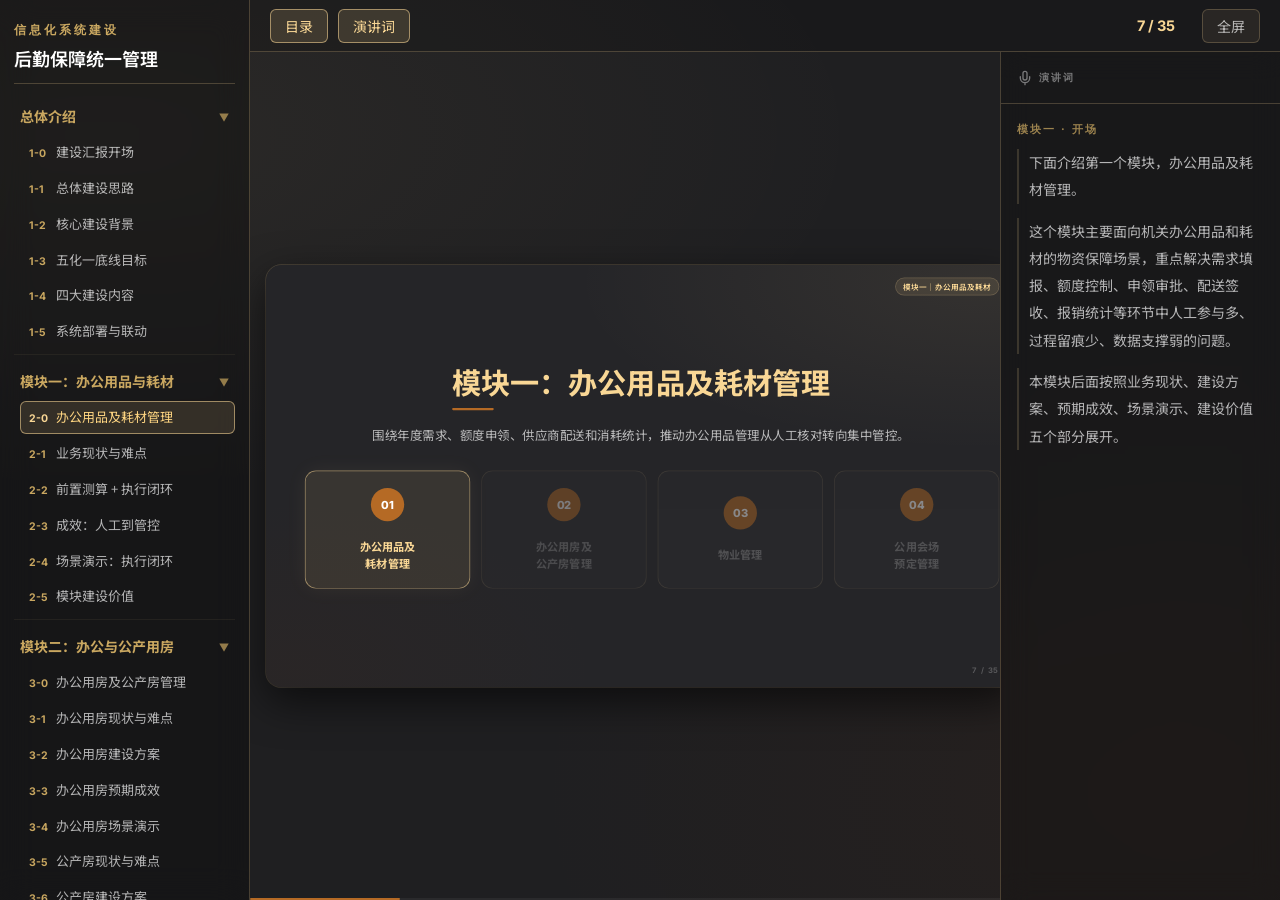
==== commit 3c683c0c: "增加图片" ====
--- a/module1.html
+++ b/module1.html
@@ -110,8 +110,8 @@
 <div class="main-wrapper">
 <!-- 工具栏 -->
 <div class="toolbar">
-<button class="btn" id="toggleSidebarBtn" style="margin-right: auto;"> 目录</button>
-<button class="btn" id="toggleNotesBtn" style="margin-right: 10px;"> 演讲词</button>
+<button class="btn" id="toggleSidebarBtn">目录</button>
+<button class="btn" id="toggleNotesBtn">演讲词</button>
 <div class="counter" id="counter">1 / 22</div>
 <button class="btn" id="fullBtn"> 全屏</button>
 </div>
@@ -155,25 +155,25 @@
 <section class="slide">
 <div class="module-label">模块一｜办公用品及耗材</div>
 <div class="slide-page-number">8 / 22</div>
-<h1>2.1 业务现状：线下分散带来的管理难点</h1>
+<h1>2.1 业务现状</h1>
 <p class="subtitle">解决办公用品及耗材管理中“需求不准、额度滞后、配送无痕、统计耗时”的问题。</p>
 <div class="slide-body">
 <div class="pain-grid">
 <div class="pain-card">
 <h3>需求收集靠人工</h3>
-<p>需求靠表格收集，各单位填报进度依赖人工催报。</p>
+<p>需求靠表格收集，进度需人工催报汇总。</p>
 </div>
 <div class="pain-card">
 <h3>额度管控不前置</h3>
-<p>申领过程难以及时掌握额度占用，报销时才发现无额度可报。</p>
+<p>申领时难掌握额度占用，常到报销才发现额度不足。</p>
 </div>
 <div class="pain-card">
 <h3>配送签收靠线下</h3>
-<p>配送签收和清单核对主要依赖线下确认，过程留痕不足。</p>
+<p>配送签收、清单核对依赖线下确认，过程留痕不足。</p>
 </div>
 <div class="pain-card">
 <h3>报销统计靠核对</h3>
-<p>后续报销、统计、历史消耗需要人工反复核对。</p>
+<p>报销统计需人工反复比对单据，耗时且口径易不一。</p>
 </div>
 </div>
 <div class="summary-box">归根结底，问题不是没有流程，而是流程分散、数据分散、过程难追、统计靠人工。</div>
@@ -185,7 +185,7 @@
 <section class="slide">
 <div class="module-label">模块一｜办公用品及耗材</div>
 <div class="slide-page-number">9 / 22</div>
-<h1>2.2 建设方案：前置测算 + 执行闭环</h1>
+<h1>2.2 建设方案</h1>
 <div class="slide-body">
 <div class="two-column">
 <div class="solution-card">
@@ -209,10 +209,10 @@
 <section class="slide">
 <div class="module-label">模块一｜办公用品及耗材</div>
 <div class="slide-page-number">10 / 22</div>
-<h1>2.3 预期成效：从人工核对到集中管控</h1>
+<h1>2.3 预期成效-人工到管控</h1>
 <p class="subtitle">通过任务分发、额度校验、清单生成和统计沉淀，减少人工催报、反复核对和事后补账。</p>
 <div class="slide-body">
-<table class="effect-table">
+<table class="effect-table standard-effect-table">
 <thead>
 <tr>
 <th>指标</th>
@@ -242,13 +242,13 @@
 </tr>
 <tr>
 <td>发票清单</td>
-<td>约 500 余张 / 季度，纸质材料消耗大</td>
-<td>系统生成清单、配送单和消耗统计</td>
-<td>减少人工整理、反复比对和纸张消耗</td>
+<td>约 500 余张 / 季度</td>
+<td>系统生成清单和消耗统计</td>
+<td>减少整理、比对和纸张消耗</td>
 </tr>
 </tbody>
 </table>
-<div class="summary-box">预期效果：减少人工催报、减少反复核对、减少纸质材料整理和纸张消耗，提升额度管控和统计支撑能力。</div>
+<div class="summary-box">预期效果：减少催报、核对、纸质整理和纸张消耗，提升额度管控与统计支撑能力。</div>
 </div>
 </section>
 </div>
@@ -257,7 +257,7 @@
 <section class="slide long-scroll">
 <div class="module-label">模块一｜办公用品及耗材</div>
 <div class="slide-page-number">11 / 22</div>
-<h1>2.4 场景演示：线上申领至消耗统计执行闭环</h1>
+<h1>2.4 场景演示</h1>
 <div class="slide-body">
 <div class="figma-scene">
 <div class="scene-intro">
@@ -563,7 +563,7 @@
 <div class="value-chip">配送有留痕</div>
 <div class="value-chip">统计可分析</div>
 </div>
-<div class="summary-box" style="margin-top: 40px;">需求有依据、额度有管控、配送有留痕、统计可分析。</div>
+<div class="summary-box" style="margin-top: 40px;">核心价值：让办公用品管理从“事后人工核对”，转为“事前有依据、事中有管控、事后有数据”。</div>
 </div>
 </section>
 </div>
@@ -643,6 +643,7 @@
 <div class="progress-bar" id="progressBar"></div>
 </div>
 </div><!-- /app -->
+<script src="data/report-content.js"></script>
 <script>
 (function () {
   'use strict';
@@ -656,6 +657,10 @@
   "prevPage": "index.html"
 };
 
+  if (window.applyReportContent) {
+    window.applyReportContent(PAGE_CONFIG.currentPage);
+  }
+
   const slides    = Array.from(document.querySelectorAll('.slide-container'));
   const notesAll  = Array.from(document.querySelectorAll('.notes-content'));
   const counter   = document.getElementById('counter');
@@ -664,7 +669,10 @@
   const navTrigger = document.getElementById('navTrigger');
   const sidebar    = document.getElementById('sidebar');
   const stage      = document.getElementById('stage');
+  const toggleSidebarBtn = document.getElementById('toggleSidebarBtn');
+  const toggleNotesBtn = document.getElementById('toggleNotesBtn');
   let current = 0;
+  let navigatingWithFullscreen = false;
   const total = slides.length;
   const SLIDE_W = 1080;
   const SLIDE_H = 607.5;
@@ -688,7 +696,9 @@
   }
 
   function navigateTo(url) {
-    setFullscreenPreference(isFullscreenView());
+    const shouldPreserveFullscreen = isFullscreenView();
+    navigatingWithFullscreen = shouldPreserveFullscreen;
+    setFullscreenPreference(shouldPreserveFullscreen);
     window.location.href = url;
   }
 
@@ -696,6 +706,22 @@
     if (sessionStorage.getItem(FULLSCREEN_STATE_KEY) === '1') {
       document.body.classList.add('fullscreen-active');
     }
+  }
+
+  function syncPanelButtons() {
+    if (toggleSidebarBtn) {
+      toggleSidebarBtn.classList.toggle('active', !document.body.classList.contains('sidebar-hidden'));
+    }
+    if (toggleNotesBtn) {
+      toggleNotesBtn.classList.toggle('active', !document.body.classList.contains('notes-hidden'));
+    }
+  }
+
+  function togglePanel(className) {
+    document.body.classList.toggle(className);
+    document.body.classList.remove('nav-open');
+    syncPanelButtons();
+    requestAnimationFrame(resizeSlides);
   }
 
   /* ─── 全局等比缩放计算器（窗口与全屏统一） ─── */
@@ -842,6 +868,13 @@
     });
   });
 
+  if (toggleSidebarBtn) {
+    toggleSidebarBtn.addEventListener('click', () => togglePanel('sidebar-hidden'));
+  }
+  if (toggleNotesBtn) {
+    toggleNotesBtn.addEventListener('click', () => togglePanel('notes-hidden'));
+  }
+
   /* ─── 全屏 ─── */
   document.getElementById('fullBtn').addEventListener('click', async () => {
     if (document.fullscreenElement || document.body.classList.contains('fullscreen-active')) {
@@ -862,6 +895,10 @@
 
   function syncFullscreen() {
     const isFs = !!document.fullscreenElement;
+    if (!isFs && navigatingWithFullscreen) {
+      setFullscreenPreference(true);
+      return;
+    }
     document.body.classList.toggle('fullscreen-active', isFs);
     setFullscreenPreference(isFs);
     document.body.classList.remove('nav-open');
@@ -917,6 +954,7 @@
   window.showSlide = showSlide;
   window.navigateTo = navigateTo;
   restoreFullscreenPreference();
+  syncPanelButtons();
   
   const initHash = window.location.hash;
   if (initHash === '#last') {
--- a/styles.css
+++ b/styles.css
@@ -245,7 +245,7 @@
   flex-shrink: 0;
   display: flex;
   align-items: center;
-  justify-content: flex-end;
+  justify-content: flex-start;
   gap: 10px;
   padding: 0 20px;
   border-bottom: 1px solid var(--gold-border);
@@ -259,6 +259,7 @@
   color: var(--gold);
   min-width: 72px;
   text-align: center;
+  margin-left: auto;
 }
 
 .btn {
@@ -274,6 +275,12 @@
 }
 
 .btn:hover {
+  background: rgba(249,215,149,0.15);
+  border-color: var(--gold-border-strong);
+  color: var(--gold);
+}
+
+.btn.active {
   background: rgba(249,215,149,0.15);
   border-color: var(--gold-border-strong);
   color: var(--gold);
@@ -395,11 +402,11 @@
 
 /* ─── 幻灯片标题 ─── */
 .slide h1 {
-  font-size: 34px;
+  font-size: 30px;
   font-weight: 700;
   color: var(--gold);
   line-height: 1.25;
-  max-width: 860px;
+  max-width: 940px;
   letter-spacing: -0.2px;
 }
 
@@ -576,48 +583,197 @@
   line-height: 1.8;
 }
 
-/* ─── 预期成效表格 ─── */
+/* ─── 预期成效数字卡片 ─── */
 .effect-table {
+  display: block;
   width: 100%;
-  border-collapse: separate;
-  border-spacing: 0;
+  border: none;
+  border-radius: 0;
+  overflow: visible;
+  background: transparent;
+}
+
+.effect-table thead {
+  display: none;
+}
+
+.effect-table tbody {
+  display: grid;
+  grid-template-columns: repeat(auto-fit, minmax(190px, 1fr));
+  gap: 12px;
+  counter-reset: effect-card;
+}
+
+.effect-table tr {
+  position: relative;
+  display: flex;
+  min-height: 132px;
+  flex-direction: column;
+  padding: 15px 15px 14px;
+  border: 1px solid var(--gold-border);
   border-radius: var(--radius-lg);
+  background: rgba(255,255,255,0.035);
+  box-shadow: 0 12px 32px rgba(0,0,0,0.18);
+  transition: transform var(--duration) var(--ease), border-color var(--duration) var(--ease), background var(--duration) var(--ease);
+  counter-increment: effect-card;
+}
+
+.effect-table tr::before {
+  content: counter(effect-card, decimal-leading-zero);
+  position: absolute;
+  top: 14px;
+  left: 14px;
+  width: 34px;
+  height: 34px;
+  display: grid;
+  place-items: center;
+  border-radius: 50%;
+  background: var(--tag-solid-bg);
+  color: var(--tag-solid-text);
+  border: 1px solid var(--tag-solid-border);
+  font-family: 'Inter', sans-serif;
+  font-size: 13px;
+  font-weight: 800;
+}
+
+.effect-table tr:hover {
+  transform: translateY(-2px);
+  border-color: var(--gold-border-strong);
+  background: rgba(249,215,149,0.055);
+}
+
+.effect-table td {
+  display: block;
+  padding: 0;
+  border: none !important;
+  color: var(--text-secondary);
+  font-size: 12.5px;
+  line-height: 1.55;
+}
+
+.effect-table td:first-child {
+  min-height: 36px;
+  margin-bottom: 10px;
+  padding-left: 44px;
+  color: var(--gold);
+  font-size: 17px;
+  font-weight: 800;
+  line-height: 1.25;
+}
+
+.effect-table td:nth-child(n+2) {
+  margin-top: 6px;
+}
+
+.effect-table td:nth-child(n+2)::before {
+  display: inline-block;
+  min-width: 46px;
+  margin-right: 6px;
+  color: var(--gold-dim);
+  font-size: 11px;
+  font-weight: 800;
+}
+
+.effect-table tr:has(td:nth-child(4)) td:nth-child(2)::before { content: "现状"; }
+.effect-table tr:has(td:nth-child(4)) td:nth-child(3)::before { content: "建设后"; }
+.effect-table tr:has(td:nth-child(4)) td:nth-child(4)::before { content: "变化"; }
+.effect-table tr:not(:has(td:nth-child(4))) td:nth-child(2)::before { content: "建设后"; }
+.effect-table tr:not(:has(td:nth-child(4))) td:nth-child(3)::before { content: "说明"; }
+
+.standard-effect-table {
+  display: table;
+  width: 100%;
+  border-collapse: collapse;
   overflow: hidden;
   border: 1px solid var(--gold-border);
-}
-
-.effect-table th {
-  background: rgba(249,215,149,0.10);
-  color: var(--gold);
-  font-weight: 700;
-  font-size: 15px;
-  padding: 12px 15px;
-  text-align: left;
-  border-bottom: 1px solid var(--gold-border);
-}
-
-.effect-table td {
-  font-size: 14px;
-  padding: 11px 15px;
+  border-radius: var(--radius-md);
+  background: rgba(255,255,255,0.025);
+}
+
+.standard-effect-table thead {
+  display: table-header-group;
+}
+
+.standard-effect-table tbody {
+  display: table-row-group;
+  counter-reset: none;
+}
+
+.standard-effect-table tr {
+  display: table-row;
+  min-height: 0;
+  padding: 0;
+  border: none;
+  border-radius: 0;
+  background: transparent;
+  box-shadow: none;
+  counter-increment: none;
+}
+
+.standard-effect-table tr::before {
+  display: none;
+}
+
+.standard-effect-table tr:hover {
+  transform: none;
+  background: rgba(249,215,149,0.035);
+}
+
+.standard-effect-table th,
+.standard-effect-table td,
+.standard-effect-table td:first-child {
+  display: table-cell;
+  min-height: 0;
+  margin: 0;
+  padding: 9px 10px;
+  border-bottom: 1px solid rgba(249,215,149,0.12) !important;
+  border-right: 1px solid rgba(249,215,149,0.10) !important;
   color: var(--text-secondary);
-  line-height: 1.55;
-  border-bottom: 1px solid rgba(249,215,149,0.08);
-}
-
-.effect-table tr:last-child td { border-bottom: none; }
-
-.effect-table td:first-child {
-  font-weight: 700;
-  color: var(--gold-dim);
-}
-
-.effect-table th:not(:last-child),
-.effect-table td:not(:last-child) {
-  border-right: 1px solid rgba(249,215,149,0.08);
-}
-
-.effect-table tbody tr { background: rgba(255,255,255,0.02); transition: background 0.15s; }
-.effect-table tbody tr:hover { background: rgba(249,215,149,0.04); }
+  font-size: 12.5px;
+  font-weight: 500;
+  line-height: 1.34;
+  vertical-align: top;
+}
+
+.standard-effect-table th {
+  color: var(--gold);
+  font-weight: 800;
+  background: rgba(249,215,149,0.08);
+  white-space: nowrap;
+}
+
+.standard-effect-table td:first-child {
+  color: var(--text-primary);
+  font-weight: 800;
+  white-space: nowrap;
+}
+
+.standard-effect-table td:nth-child(n+2) {
+  margin-top: 0;
+}
+
+.standard-effect-table td:nth-child(n+2)::before {
+  display: none !important;
+}
+
+.standard-effect-table th:last-child,
+.standard-effect-table td:last-child {
+  border-right: none !important;
+}
+
+.standard-effect-table tbody tr:last-child td {
+  border-bottom: none !important;
+}
+
+.slide-container[data-slide="7"] .slide-body {
+  margin-top: 20px;
+}
+
+.slide-container[data-slide="7"] .summary-box {
+  margin-top: 10px;
+  padding: 10px 16px;
+  font-size: 13.5px;
+}
 
 /* ─── 建设价值 ─── */
 .value-grid {
@@ -816,6 +972,25 @@
   grid-template-columns: repeat(3, 1fr);
   gap: 16px;
   align-items: start;
+}
+
+.model4-image-stack {
+  display: grid;
+  gap: 18px;
+}
+
+.model4-image-grid {
+  display: grid;
+  gap: 16px;
+  align-items: start;
+}
+
+.model4-image-grid.three-up {
+  grid-template-columns: repeat(3, minmax(0, 1fr));
+}
+
+.model4-image-grid.four-up {
+  grid-template-columns: repeat(4, minmax(0, 1fr));
 }
 
 .shot-card.mobile .img-placeholder { min-height: 280px; }
@@ -1333,6 +1508,8 @@
   .module-grid, .pain-grid { grid-template-columns: 1fr 1fr; }
   .two-column { grid-template-columns: 1fr; }
   .mobile-shot-grid { grid-template-columns: 1fr; }
+  .model4-image-grid.three-up,
+  .model4-image-grid.four-up { grid-template-columns: 1fr; }
 }
 
 /* ─── 打印 ─── */
@@ -1609,3 +1786,85 @@
 .slide-container[data-slide="1"] .brief-card-label .text-icon {
   display: none !important;
 }
+
+
+
+/* ─── V10：3.8 公产房场景演示按 Figma 长页卡片布局修复 ─── */
+.estate-scene {
+  gap: 34px;
+}
+
+.estate-stage-card {
+  gap: 26px;
+  padding: 34px 42px;
+}
+
+.estate-stage-card .scene-block {
+  gap: 22px;
+}
+
+.estate-stage-card .scene-line {
+  color: var(--gold);
+  font-size: 20px;
+  line-height: 1.75;
+}
+
+.estate-stage-card .scene-line b {
+  color: var(--text-primary);
+}
+
+.estate-image-grid {
+  width: 100%;
+  display: grid;
+  grid-template-columns: 1fr;
+  gap: 20px;
+}
+
+.estate-image-grid.single-column {
+  display: flex;
+  flex-direction: column;
+  grid-template-columns: none !important;
+}
+
+.estate-image-grid .shot-card {
+  width: 100%;
+}
+
+@media (min-width: 1200px) {
+  .estate-image-grid {
+    grid-template-columns: repeat(auto-fit, minmax(420px, 1fr));
+    align-items: start;
+  }
+}
+
+.estate-image-grid.single-column {
+  display: flex !important;
+  flex-direction: column !important;
+  grid-template-columns: none !important;
+  align-items: stretch !important;
+}
+
+/* 公产房场景图片：真实图 100% 宽度，高度按原图比例自动撑开 */
+.estate-stage-card .img-placeholder.has-image {
+  width: 100%;
+  min-height: 0 !important;
+  height: auto !important;
+  padding: 0 !important;
+  display: block !important;
+  overflow: hidden;
+  background: transparent !important;
+}
+
+.estate-stage-card .img-placeholder .actual-shot {
+  position: static !important;
+  width: 100% !important;
+  max-width: 100% !important;
+  height: auto !important;
+  object-fit: contain !important;
+  display: block;
+}
+
+/* 不显示图片编号标签 */
+.estate-stage-card .img-placeholder-tag {
+  display: none !important;
+}
